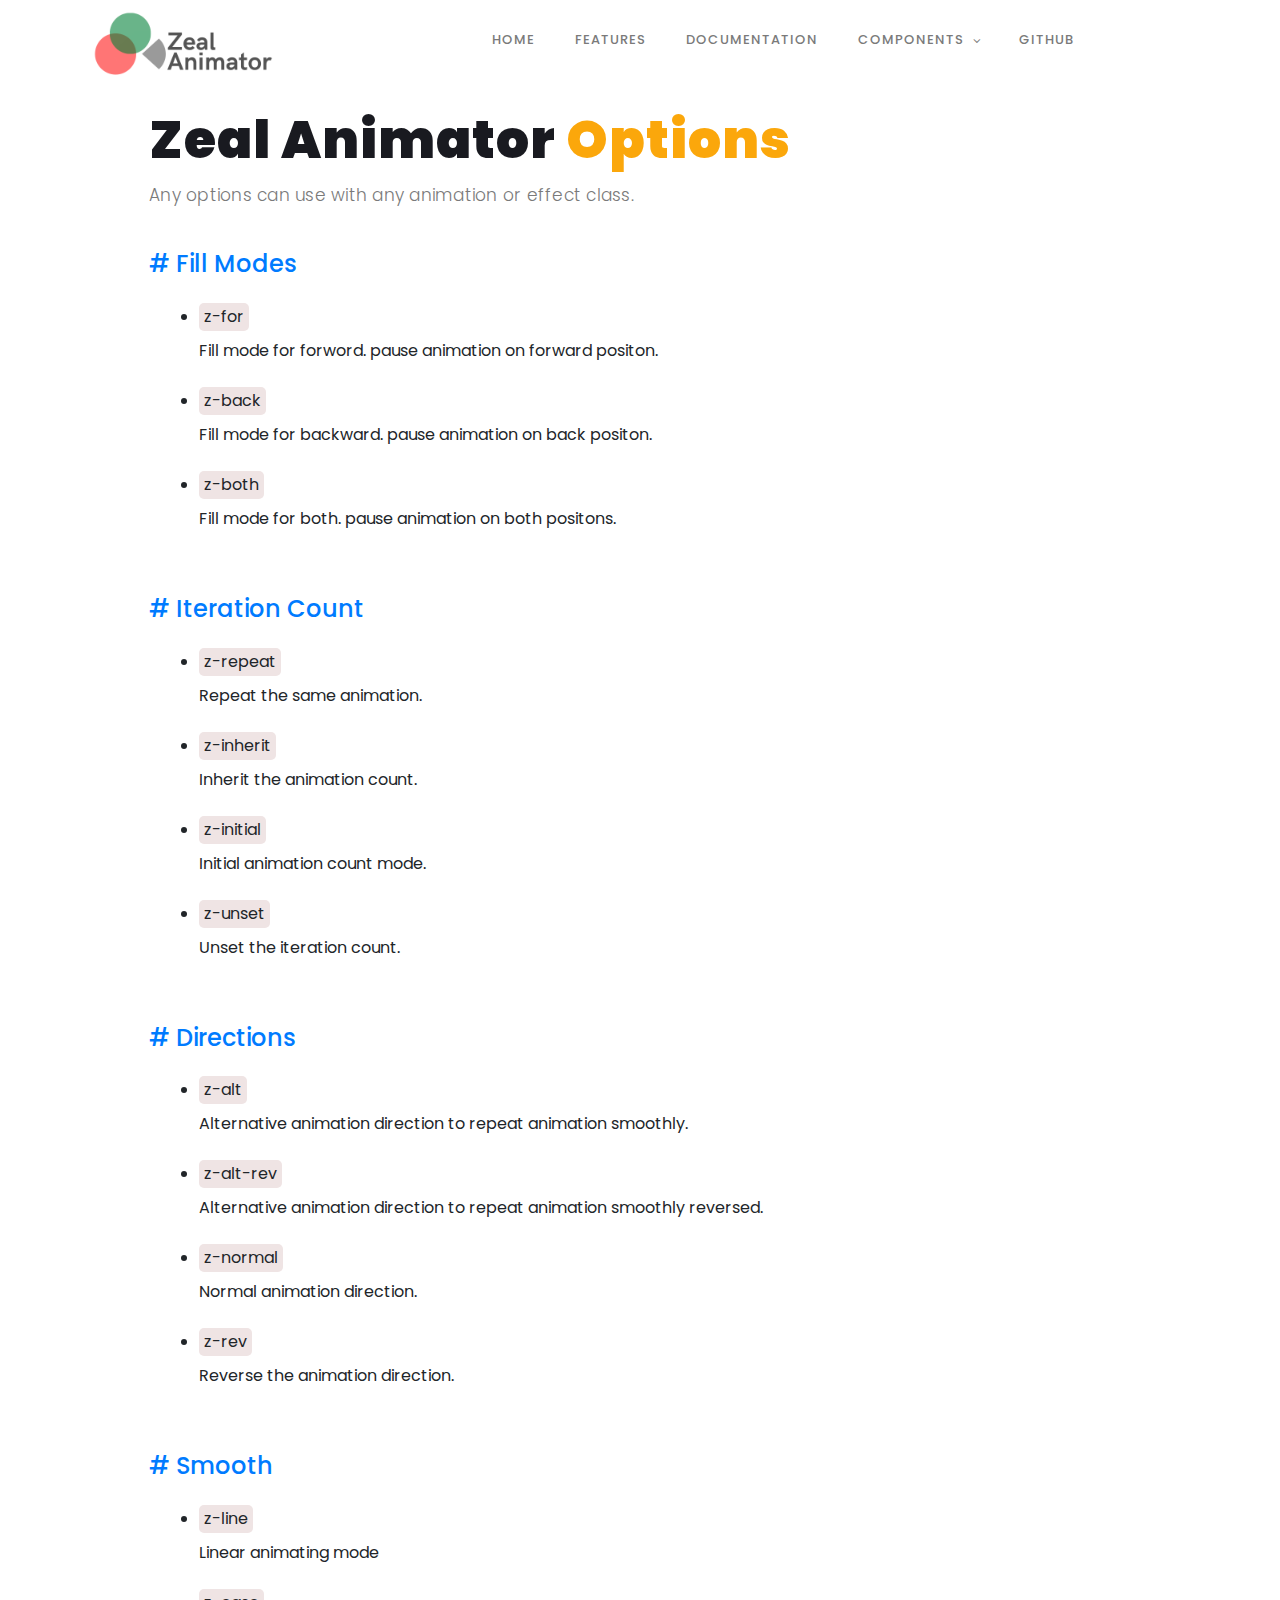
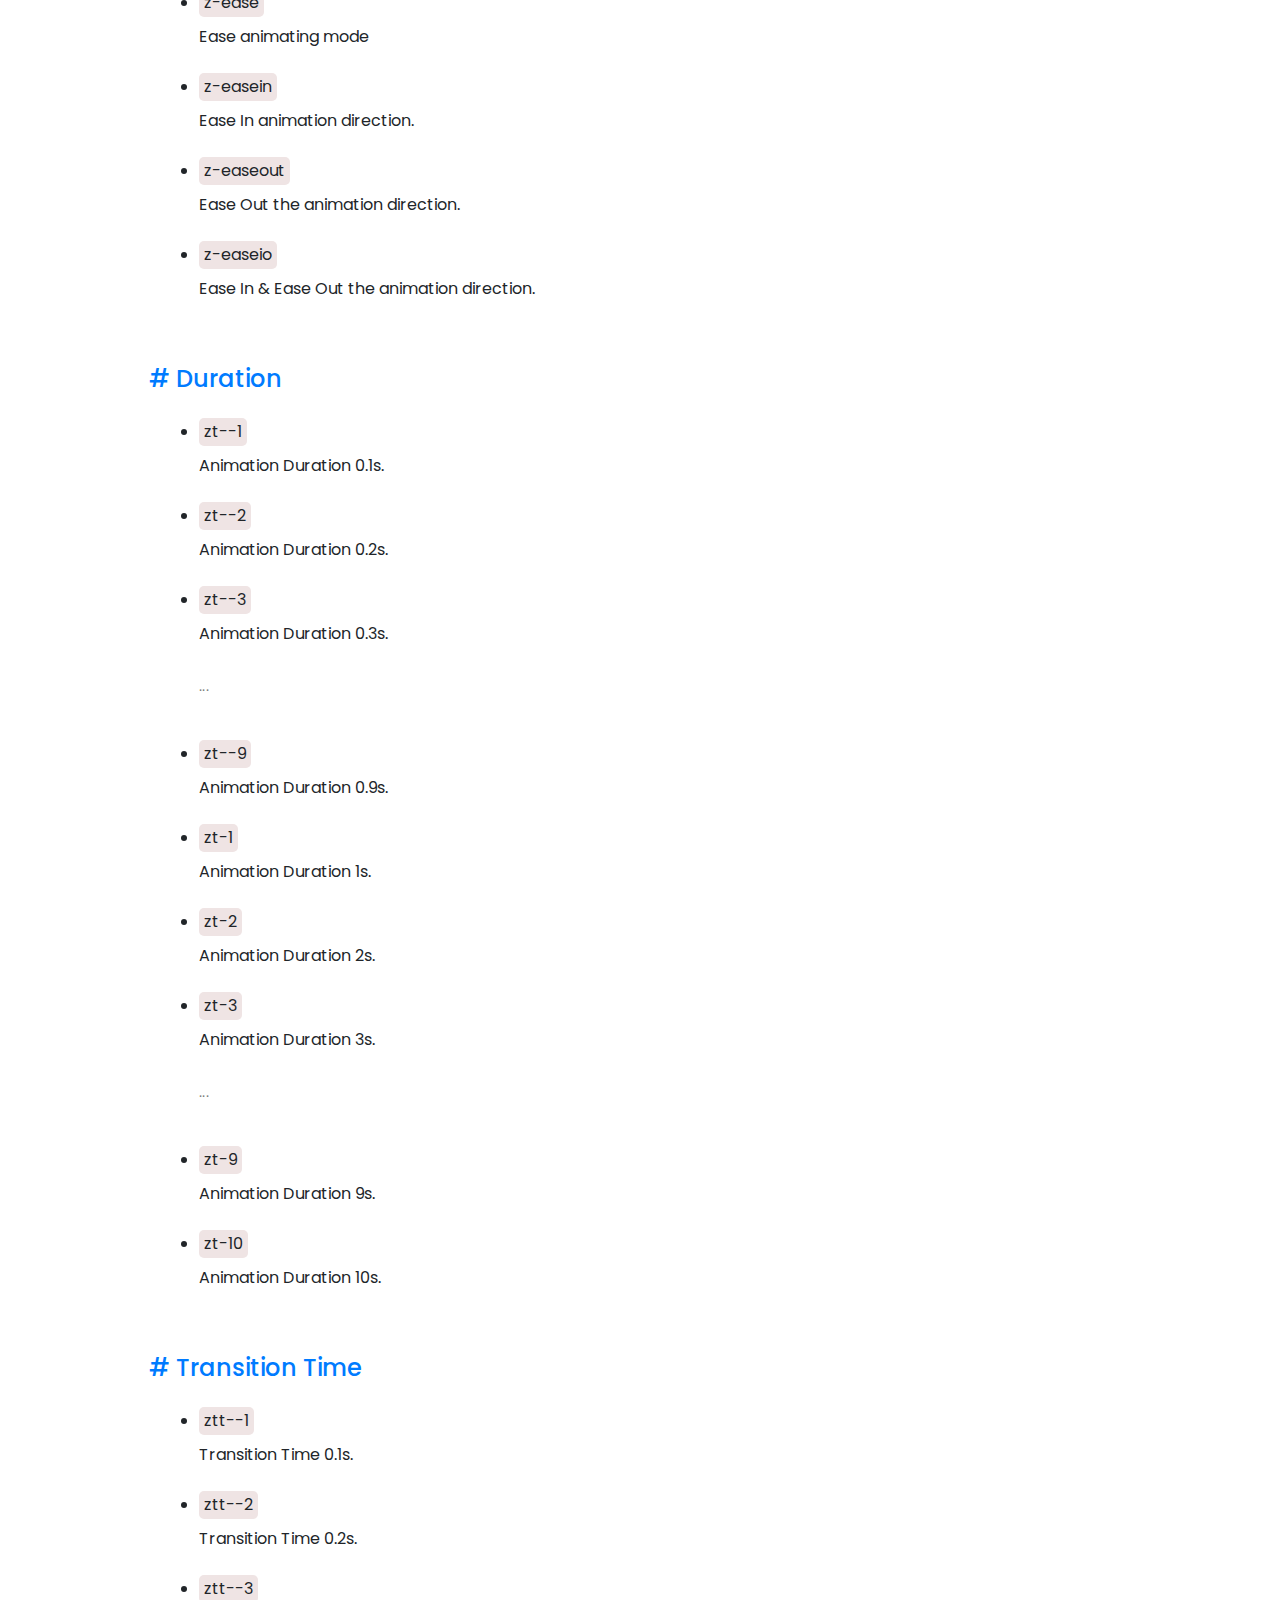
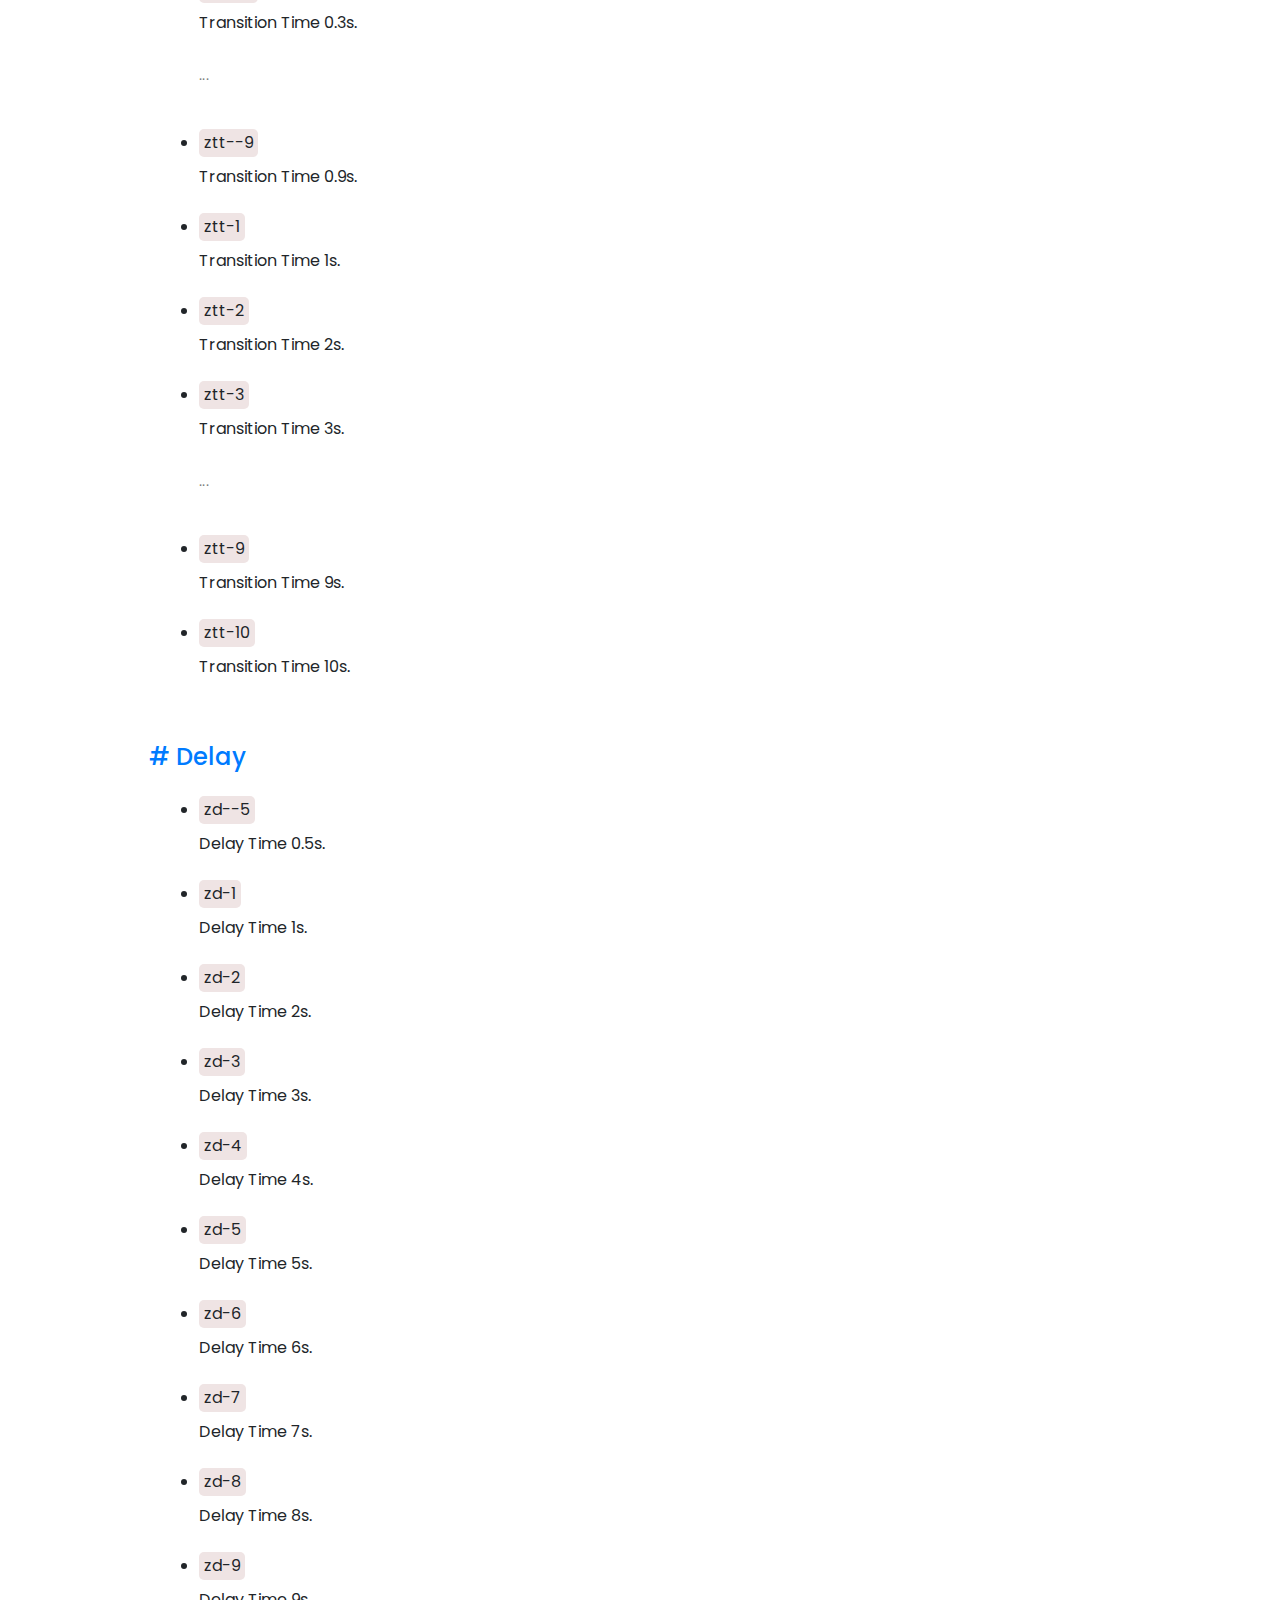
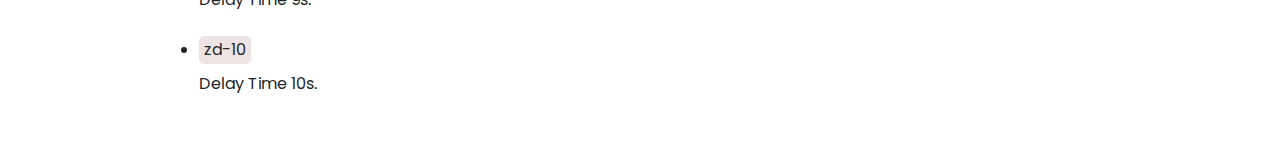
==== AnimationOptions.html @ 4a93c428 "first-publish" ====
<!DOCTYPE html>
<html lang="en">
  <head>
    <meta charset="utf-8" />
    <meta
      name="viewport"
      content="width=device-width, initial-scale=1, shrink-to-fit=no"
    />
    <meta name="description" content="" />
    <meta name="author" content="Thirasha" />
    <link
      href="https://fonts.googleapis.com/css?family=Poppins:100,200,300,400,500,600,700,800,900&display=swap"
      rel="stylesheet"
    />
    <link rel="stylesheet" href="https://res.cloudinary.com/thirashacdi/raw/upload/v1619687878/ZealAnimator/v1.0/ZealAnimator-v1.0.css" />

    <title>Zeal Animator - Options</title>

    <!-- Additional CSS Files -->
    <link rel="shortcut icon" type="image/png" href="./zealnewtrans.png" />
    <link
      rel="stylesheet"
      type="text/css"
      href="assets/css/bootstrap.min.css"
    />

    <link rel="stylesheet" type="text/css" href="assets/css/font-awesome.css" />

    <link rel="stylesheet" href="assets/css/templatemo-lava.css" />

    <link rel="stylesheet" href="assets/css/owl-carousel.css" />
    <link rel="stylesheet" href="animationOptions.css" />
  </head>

  <body>
    <!-- ***** Preloader Start ***** -->
    <div id="preloader">
      <div class="jumper">
        <div></div>
        <div></div>
        <div></div>
      </div>
    </div>
    <!-- ***** Preloader End ***** -->

    <!-- ***** Header Area Start ***** -->
    <header class="header-area header-sticky">
      <div class="container">
        <div class="row">
          <div class="col-12">
            <nav class="main-nav">
              <!-- ***** Logo Start ***** -->
              <a href="." class="logo">
                <img src="./zealnewtrans.png" height="100" alt="" />
                <!-- Zeal Animator -->
              </a>
              <!-- ***** Logo End ***** -->
              <!-- ***** Menu Start ***** -->
              <ul class="nav">
                <li class="scroll-to-section"><a href=".#welcome" class="menu-item">Home</a></li>
                <li class="scroll-to-section"><a href=".#about" class="menu-item">Features</a></li>
                <li class="scroll-to-section"><a href="Doc.html" class="menu-item">Documentation</a>
                </li>
                <li class="submenu">
                    <a href="#">Components</a>
                    <ul>
                        <li><a href="Colors.html" class="menu-item">Basic Colors</a></li>
                        <li><a href="Colors.html#gradients" class="menu-item">Gradients</a></li>
                        <li><a href="Cursors.html" class="menu-item">Cursors</a></li>
                        <li><a href="Opacity.html" class="menu-item">Opacity</a></li>
                        <li><a href="Animations.html" class="menu-item">Animations</a></li>
                        <li><a href="ColorEffects.html" class="menu-item">Color Effects</a></li>
                        <li><a href="ImageFilters.html" class="menu-item">Image Filters</a></li>
                        <li><a href="AnimationOptions.html" class="menu-item">Animation Options</a></li>
                    </ul>
                </li>
                <li class="scroll-to-section"><a href="https://github.com/ThirashaPraween" class="menu-item">Github</a></li>
            </ul>
              <a class="menu-trigger">
                <span>Menu</span>
              </a>
              <!-- ***** Menu End ***** -->
            </nav>
          </div>
        </div>
      </div>
    </header>
    <!-- ***** Header Area End ***** -->

    <div class="welcome-area-none" id="welcome">
      <div class="header-text">
        <div class="container">
          <div class="row">
            <div class="left-text col-lg-12 col-md-12 col-sm-12 col-xs-12">
              <h1>Zeal Animator <em>Options</em></h1>
              <!-- <h5 class="heading-titles">Main Colors</h5> -->
              <!-- CSS Box -->
              <p>
                Any options can use with any animation or effect class.
              </p>
              <section id="fillmodes">
                <h4><a href="#fillmodes"># Fill Modes</a></h4><br>
                <div class="contsection">
                    <ul>
                        <li>
                            <div class="litem">
                                <label>z-for</label>
                                <article>Fill mode for forword. pause animation on forward positon.</article>
                            </div>
                        </li>
                        <li>
                            <div class="litem">
                                <label>z-back</label>
                                <article>Fill mode for backward. pause animation on back positon.</article>
                            </div>
                        </li>
                        <li>
                            <div class="litem">
                                <label>z-both</label>
                                <article>Fill mode for both. pause animation on both positons.</article>
                            </div>
                        </li>
                    </ul>
                </div>
              </section>

              <section id="iterationcount">
                <h4><a href="#iterationcount"># Iteration Count</a></h4><br>
                <div class="contsection">
                    <ul>
                        <li>
                            <div class="litem">
                                <label>z-repeat</label>
                                <article>Repeat the same animation.</article>
                            </div>
                        </li>
                        <li>
                            <div class="litem">
                                <label>z-inherit</label>
                                <article>Inherit the animation count.</article>
                            </div>
                        </li>
                        <li>
                            <div class="litem">
                                <label>z-initial</label>
                                <article>Initial animation count mode.</article>
                            </div>
                        </li>
                        <li>
                            <div class="litem">
                                <label>z-unset</label>
                                <article>Unset the iteration count.</article>
                            </div>
                        </li>
                    </ul>
                </div>
              </section>

              <section id="directions">
                <h4><a href="#directions"># Directions</a></h4><br>
                <div class="contsection">
                    <ul>
                        <li>
                            <div class="litem">
                                <label>z-alt</label>
                                <article>Alternative animation direction to repeat animation smoothly.</article>
                            </div>
                        </li>
                        <li>
                            <div class="litem">
                                <label>z-alt-rev</label>
                                <article>Alternative animation direction to repeat animation smoothly reversed.</article>
                            </div>
                        </li>
                        <li>
                            <div class="litem">
                                <label>z-normal</label>
                                <article>Normal animation direction.</article>
                            </div>
                        </li>
                        <li>
                            <div class="litem">
                                <label>z-rev</label>
                                <article>Reverse the animation direction.</article>
                            </div>
                        </li>
                    </ul>
                </div>
              </section>

              <section id="smooth">
                <h4><a href="#smooth"># Smooth</a></h4><br>
                <div class="contsection">
                    <ul>
                        <li>
                            <div class="litem">
                                <label>z-line</label>
                                <article>Linear animating mode</article>
                            </div>
                        </li>
                        <li>
                            <div class="litem">
                                <label>z-ease</label>
                                <article>Ease animating mode</article>
                            </div>
                        </li>
                        <li>
                            <div class="litem">
                                <label>z-easein</label>
                                <article>Ease In animation direction.</article>
                            </div>
                        </li>
                        <li>
                            <div class="litem">
                                <label>z-easeout</label>
                                <article>Ease Out the animation direction.</article>
                            </div>
                        </li>
                        <li>
                            <div class="litem">
                                <label>z-easeio</label>
                                <article>Ease In & Ease Out the animation direction.</article>
                            </div>
                        </li>
                    </ul>
                </div>
              </section>

              <section id="duration">
                <h4><a href="#duration"># Duration</a></h4><br>
                <div class="contsection">
                    <ul>
                        <li>
                            <div class="litem">
                                <label>zt--1</label>
                                <article>Animation Duration 0.1s.</article>
                            </div>
                        </li>
                        <li>
                            <div class="litem">
                                <label>zt--2</label>
                                <article>Animation Duration 0.2s.</article>
                            </div>
                        </li>
                        <li>
                            <div class="litem">
                                <label>zt--3</label>
                                <article>Animation Duration 0.3s.</article>
                            </div>
                        </li>
                        <p>...</p>
                        <li>
                            <div class="litem">
                                <label>zt--9</label>
                                <article>Animation Duration 0.9s.</article>
                            </div>
                        </li>
                        <li>
                            <div class="litem">
                                <label>zt-1</label>
                                <article>Animation Duration 1s.</article>
                            </div>
                        </li>
                        <li>
                            <div class="litem">
                                <label>zt-2</label>
                                <article>Animation Duration 2s.</article>
                            </div>
                        </li>
                        <li>
                            <div class="litem">
                                <label>zt-3</label>
                                <article>Animation Duration 3s.</article>
                            </div>
                        </li>
                        <p>...</p>
                        <li>
                            <div class="litem">
                                <label>zt-9</label>
                                <article>Animation Duration 9s.</article>
                            </div>
                        </li>
                        <li>
                            <div class="litem">
                                <label>zt-10</label>
                                <article>Animation Duration 10s.</article>
                            </div>
                        </li>
                    </ul>
                </div>
              </section>

              <section id="transtime">
                <h4><a href="#transtime"># Transition Time</a></h4><br>
                <div class="contsection">
                    <ul>
                        <li>
                            <div class="litem">
                                <label>ztt--1</label>
                                <article>Transition Time 0.1s.</article>
                            </div>
                        </li>
                        <li>
                            <div class="litem">
                                <label>ztt--2</label>
                                <article>Transition Time 0.2s.</article>
                            </div>
                        </li>
                        <li>
                            <div class="litem">
                                <label>ztt--3</label>
                                <article>Transition Time 0.3s.</article>
                            </div>
                        </li>
                        <p>...</p>
                        <li>
                            <div class="litem">
                                <label>ztt--9</label>
                                <article>Transition Time 0.9s.</article>
                            </div>
                        </li>
                        <li>
                            <div class="litem">
                                <label>ztt-1</label>
                                <article>Transition Time 1s.</article>
                            </div>
                        </li>
                        <li>
                            <div class="litem">
                                <label>ztt-2</label>
                                <article>Transition Time 2s.</article>
                            </div>
                        </li>
                        <li>
                            <div class="litem">
                                <label>ztt-3</label>
                                <article>Transition Time 3s.</article>
                            </div>
                        </li>
                        <p>...</p>
                        <li>
                            <div class="litem">
                                <label>ztt-9</label>
                                <article>Transition Time 9s.</article>
                            </div>
                        </li>
                        <li>
                            <div class="litem">
                                <label>ztt-10</label>
                                <article>Transition Time 10s.</article>
                            </div>
                        </li>
                    </ul>
                </div>
              </section>

              <section id="delay">
                <h4><a href="#delay"># Delay</a></h4><br>
                <div class="contsection">
                    <ul>
                        <li>
                            <div class="litem">
                                <label>zd--5</label>
                                <article>Delay Time 0.5s.</article>
                            </div>
                        </li>
                        <li>
                            <div class="litem">
                                <label>zd-1</label>
                                <article>Delay Time 1s.</article>
                            </div>
                        </li>
                        <li>
                            <div class="litem">
                                <label>zd-2</label>
                                <article>Delay Time 2s.</article>
                            </div>
                        </li>
                        <li>
                            <div class="litem">
                                <label>zd-3</label>
                                <article>Delay Time 3s.</article>
                            </div>
                        </li>
                        <li>
                            <div class="litem">
                                <label>zd-4</label>
                                <article>Delay Time 4s.</article>
                            </div>
                        </li>
                        <li>
                            <div class="litem">
                                <label>zd-5</label>
                                <article>Delay Time 5s.</article>
                            </div>
                        </li>
                        <li>
                            <div class="litem">
                                <label>zd-6</label>
                                <article>Delay Time 6s.</article>
                            </div>
                        </li>
                        <li>
                            <div class="litem">
                                <label>zd-7</label>
                                <article>Delay Time 7s.</article>
                            </div>
                        </li>
                        <li>
                            <div class="litem">
                                <label>zd-8</label>
                                <article>Delay Time 8s.</article>
                            </div>
                        </li>
                        <li>
                            <div class="litem">
                                <label>zd-9</label>
                                <article>Delay Time 9s.</article>
                            </div>
                        </li>
                        <li>
                            <div class="litem">
                                <label>zd-10</label>
                                <article>Delay Time 10s.</article>
                            </div>
                        </li>
                    </ul>
                </div>
              </section>
             
             
              
            </div>
          </div>
        </div>
      </div>
      <!-- ***** Header Text End ***** -->
    </div>
    <!-- ***** Welcome Area End ***** -->

    <!-- jQuery -->
    <script src="assets/js/jquery-2.1.0.min.js"></script>

    <!-- Bootstrap -->
    <script src="assets/js/popper.js"></script>
    <script src="assets/js/bootstrap.min.js"></script>

    <!-- Plugins -->
    <script src="assets/js/owl-carousel.js"></script>
    <script src="assets/js/scrollreveal.min.js"></script>
    <script src="assets/js/waypoints.min.js"></script>
    <script src="assets/js/jquery.counterup.min.js"></script>
    <script src="assets/js/imgfix.min.js"></script>

    <!-- Global Init -->
    <script src="assets/js/custom.js"></script>
  </body>
</html>
---- assets/css/templatemo-lava.css ----
/*

Lava Landing Page

https://templatemo.com/tm-540-lava-landing-page

*/

/* ---------------------------------------------
Table of contents
------------------------------------------------
01. font & reset css
02. reset
03. global styles
04. header
05. welcome
06. features
07. testimonials
08. contact
09. footer
10. preloader

--------------------------------------------- */
/* 
---------------------------------------------
font & reset css
--------------------------------------------- 
*/
@import url("https://fonts.googleapis.com/css?family=Poppins:100,200,300,400,500,600,700,800,900");
/* 
---------------------------------------------
reset
--------------------------------------------- 
*/
html, body, div, span, applet, object, iframe, h1, h2, h3, h4, h5, h6, p, blockquote, div
pre, a, abbr, acronym, address, big, cite, code, del, dfn, em, font, img, ins, kbd, q,
s, samp, small, strike, strong, sub, sup, tt, var, b, u, i, center, dl, dt, dd, ol, ul, li,
figure, header, nav, section, article, aside, footer, figcaption {
  margin: 0;
  padding: 0;
  border: 0;
  outline: 0;
}

.clearfix:after {
  content: ".";
  display: block;
  clear: both;
  visibility: hidden;
  line-height: 0;
  height: 0;
}

.clearfix {
  display: inline-block;
}

html[xmlns] .clearfix {
  display: block;
}

* html .clearfix {
  height: 1%;
}

ul, li {
  padding: 0;
  margin: 0;
  list-style: none;
}

header, nav, section, article, aside, footer, hgroup {
  display: block;
}

* {
  box-sizing: border-box;
}

html, body {
  font-family: 'Poppins', sans-serif;
  font-weight: 400;
  background-color: #fff;
  font-size: 16px;
  -ms-text-size-adjust: 100%;
  -webkit-font-smoothing: antialiased;
  -moz-osx-font-smoothing: grayscale;
}

a {
  text-decoration: none !important;
}

h1, h2, h3, h4, h5, h6 {
  margin-top: 0px;
  margin-bottom: 0px;
}

ul {
  margin-bottom: 0px;
}

p {
  font-size: 15px;
  line-height: 25px;
  color: #888;
}

/* 
---------------------------------------------
global styles
--------------------------------------------- 
*/
html,
body {
  background: #fff;
  font-family: 'Poppins', sans-serif;
}

::selection {
  background: #ff4500;
  color: #fff;
}

::-moz-selection {
  background: #ff4500;
  color: #fff;
}

@media (max-width: 991px) {
  html, body {
    overflow-x: hidden;
  }
  .mobile-top-fix {
    margin-top: 30px;
    margin-bottom: 0px;
  }
  .mobile-bottom-fix {
    margin-bottom: 30px;
  }
  .mobile-bottom-fix-big {
    margin-bottom: 60px;
  }
  
}

a.main-button-slider {
  font-size: 14px;
  border-radius: 25px;
  padding: 15px 25px;
  background-color: #fba70b;
  text-transform: uppercase;
  color: #fff;
  font-weight: 600;
  letter-spacing: 1px;
  -webkit-transition: all 0.3s ease 0s;
  -moz-transition: all 0.3s ease 0s;
  -o-transition: all 0.3s ease 0s;
  transition: all 0.3s ease 0s;
}

a.main-button-slider:hover {
  background-color: #ff4500;
}

a.main-button {
  font-size: 14px;
  border-radius: 25px;
  padding: 15px 25px;
  background-color: #f4813f;
  text-transform: uppercase;
  color: #fff;
  font-weight: 600;
  letter-spacing: 1px;
  -webkit-transition: all 0.3s ease 0s;
  -moz-transition: all 0.3s ease 0s;
  -o-transition: all 0.3s ease 0s;
  transition: all 0.3s ease 0s;
}

a.main-button:hover {
  background-color: #ff4500;
}

button.main-button {
  outline: none;
  border: none;
  cursor: pointer;
  font-size: 14px;
  border-radius: 25px;
  padding: 15px 25px;
  background-color: #f4813f;
  text-transform: uppercase;
  color: #fff;
  font-weight: 600;
  letter-spacing: 1px;
  -webkit-transition: all 0.3s ease 0s;
  -moz-transition: all 0.3s ease 0s;
  -o-transition: all 0.3s ease 0s;
  transition: all 0.3s ease 0s;
}

button.main-button:hover {
  background-color: #ff4500;
}


.center-heading {
  margin-bottom: 70px;
}

.center-heading h2 {
  margin-top: 0px;
  text-align: center;
  font-size: 42px;
  font-weight: 700;
  color: #1e1e1e;
  margin-bottom: 25px;
}

.center-heading h2 em {
  font-style: normal;
  color: #f4813f;
}

.center-heading p {
  font-size: 15px;
  color: #888;
  text-align: center;
}


/* 
---------------------------------------------
header
--------------------------------------------- 
*/

.background-header {
  background-color: #fff;
  height: 80px!important;
  position: fixed!important;
  top: 0px;
  left: 0px;
  right: 0px;
  box-shadow: 0px 0px 10px rgba(0,0,0,0.15)!important;
}

.background-header .logo,
.background-header .main-nav .nav li a {
  color: #1e1e1e!important;
}

.background-header .main-nav .nav li:hover a {
  color: #fba70b!important;
}

.background-header .nav li a.active {
  color: #fba70b!important;
}

.header-area {
  position: absolute;
  top: 0px;
  left: 0px;
  right: 0px;
  z-index: 100;
  height: 100px;
  -webkit-transition: all .5s ease 0s;
  -moz-transition: all .5s ease 0s;
  -o-transition: all .5s ease 0s;
  transition: all .5s ease 0s;
}

.header-area .main-nav {
  min-height: 80px;
  background: transparent;
}

.header-area .main-nav .logo img {
  margin-top: -5px;
}

.header-area .main-nav .logo {
  line-height: 80px;
  color: #191a20;
  font-size: 28px;
  font-weight: 700;
  text-transform: uppercase;
  letter-spacing: 2px;
  float: left;
  -webkit-transition: all 0.3s ease 0s;
  -moz-transition: all 0.3s ease 0s;
  -o-transition: all 0.3s ease 0s;
  transition: all 0.3s ease 0s;
}


.header-area .main-nav .nav {
  float: left;
  margin-top: 27px;
  margin-left: 15%;
  margin-right: 0px;
  background-color: #fff;
  padding: 0px 20px;
  -webkit-transition: all 0.3s ease 0s;
  -moz-transition: all 0.3s ease 0s;
  -o-transition: all 0.3s ease 0s;
  transition: all 0.3s ease 0s;
  position: relative;
  z-index: 999;
}

.header-area .main-nav .nav li {
  padding-left: 20px;
  padding-right: 20px;
}

.header-area .main-nav .nav li:last-child {
  padding-right: 0px;
}

.header-area .main-nav .nav li a {
  display: block;
  font-weight: 500;
  font-size: 13px;
  color: #7a7a7a;
  text-transform: uppercase;
  -webkit-transition: all 0.3s ease 0s;
  -moz-transition: all 0.3s ease 0s;
  -o-transition: all 0.3s ease 0s;
  transition: all 0.3s ease 0s;
  height: 40px;
  line-height: 40px;
  border: transparent;
  letter-spacing: 1px;
}

.header-area .main-nav .nav li:hover a {
  color: #fba70b;
}

.header-area .main-nav .nav li.submenu {
  position: relative;
  padding-right: 35px;
}

.header-area .main-nav .nav li.submenu:after {
  font-family: FontAwesome;
  content: "\f107";
  font-size: 12px;
  color: #7a7a7a;
  position: absolute;
  right: 18px;
  top: 12px;
}

.header-area .main-nav .nav li.submenu ul {
  position: absolute;
  width: 200px;
  box-shadow: 0 2px 28px 0 rgba(0, 0, 0, 0.06);
  overflow: hidden;
  top: 40px;
  opacity: 0;
  transform: translateY(-2em);
  visibility: hidden;
  z-index: -1;
  transition: all 0.3s ease-in-out 0s, visibility 0s linear 0.3s, z-index 0s linear 0.01s;
}

.header-area .main-nav .nav li.submenu ul li {
  margin-left: 0px;
  padding-left: 0px;
  padding-right: 0px;
}

.header-area .main-nav .nav li.submenu ul li a {
  display: block;
  background: #fff;
  color: #7a7a7a!important;
  padding-left: 20px;
  height: 40px;
  line-height: 40px;
  -webkit-transition: all 0.3s ease 0s;
  -moz-transition: all 0.3s ease 0s;
  -o-transition: all 0.3s ease 0s;
  transition: all 0.3s ease 0s;
  position: relative;
  font-size: 13px;
  border-bottom: 1px solid #f5f5f5;
}

.header-area .main-nav .nav li.submenu ul li a:before {
  content: '';
  position: absolute;
  width: 0px;
  height: 40px;
  left: 0px;
  top: 0px;
  bottom: 0px;
  -webkit-transition: all 0.3s ease 0s;
  -moz-transition: all 0.3s ease 0s;
  -o-transition: all 0.3s ease 0s;
  transition: all 0.3s ease 0s;
  background: #fba70b;
}

.header-area .main-nav .nav li.submenu ul li a:hover {
  background: #fff;
  color: #fba70b!important;
  padding-left: 25px;
}

.header-area .main-nav .nav li.submenu ul li a:hover:before {
  width: 3px;
}

.header-area .main-nav .nav li.submenu:hover ul {
  visibility: visible;
  opacity: 1;
  z-index: 1;
  transform: translateY(0%);
  transition-delay: 0s, 0s, 0.3s;
}

.header-area .main-nav .menu-trigger {
  cursor: pointer;
  display: block;
  position: absolute;
  top: 23px;
  width: 32px;
  height: 40px;
  text-indent: -9999em;
  z-index: 99;
  right: 40px;
  display: none;
}

.header-area .main-nav .menu-trigger span,
.header-area .main-nav .menu-trigger span:before,
.header-area .main-nav .menu-trigger span:after {
  -moz-transition: all 0.4s;
  -o-transition: all 0.4s;
  -webkit-transition: all 0.4s;
  transition: all 0.4s;
  background-color: #1e1e1e;
  display: block;
  position: absolute;
  width: 30px;
  height: 2px;
  left: 0;
}

.background-header .main-nav .menu-trigger span,
.background-header .main-nav .menu-trigger span:before,
.background-header .main-nav .menu-trigger span:after {
  background-color: #1e1e1e;
}

.header-area .main-nav .menu-trigger span:before,
.header-area .main-nav .menu-trigger span:after {
  -moz-transition: all 0.4s;
  -o-transition: all 0.4s;
  -webkit-transition: all 0.4s;
  transition: all 0.4s;
  background-color: #1e1e1e;
  display: block;
  position: absolute;
  width: 30px;
  height: 2px;
  left: 0;
  width: 75%;
}

.background-header .main-nav .menu-trigger span:before,
.background-header .main-nav .menu-trigger span:after {
  background-color: #1e1e1e;
}

.header-area .main-nav .menu-trigger span:before,
.header-area .main-nav .menu-trigger span:after {
  content: "";
}

.header-area .main-nav .menu-trigger span {
  top: 16px;
}

.header-area .main-nav .menu-trigger span:before {
  -moz-transform-origin: 33% 100%;
  -ms-transform-origin: 33% 100%;
  -webkit-transform-origin: 33% 100%;
  transform-origin: 33% 100%;
  top: -10px;
  z-index: 10;
}

.header-area .main-nav .menu-trigger span:after {
  -moz-transform-origin: 33% 0;
  -ms-transform-origin: 33% 0;
  -webkit-transform-origin: 33% 0;
  transform-origin: 33% 0;
  top: 10px;
}

.header-area .main-nav .menu-trigger.active span,
.header-area .main-nav .menu-trigger.active span:before,
.header-area .main-nav .menu-trigger.active span:after {
  background-color: transparent;
  width: 100%;
}

.header-area .main-nav .menu-trigger.active span:before {
  -moz-transform: translateY(6px) translateX(1px) rotate(45deg);
  -ms-transform: translateY(6px) translateX(1px) rotate(45deg);
  -webkit-transform: translateY(6px) translateX(1px) rotate(45deg);
  transform: translateY(6px) translateX(1px) rotate(45deg);
  background-color: #1e1e1e;
}

.background-header .main-nav .menu-trigger.active span:before {
  background-color: #1e1e1e;
}

.header-area .main-nav .menu-trigger.active span:after {
  -moz-transform: translateY(-6px) translateX(1px) rotate(-45deg);
  -ms-transform: translateY(-6px) translateX(1px) rotate(-45deg);
  -webkit-transform: translateY(-6px) translateX(1px) rotate(-45deg);
  transform: translateY(-6px) translateX(1px) rotate(-45deg);
  background-color: #1e1e1e;
}

.background-header .main-nav .menu-trigger.active span:after {
  background-color: #1e1e1e;
}

.header-area.header-sticky {
  min-height: 80px;
}

.header-area.header-sticky .nav {
  margin-top: 20px !important;
}

.header-area.header-sticky .nav li a.active {
  color: #fba70b;
}

@media (max-width: 1200px) {
  .header-area .main-nav .nav li {
    padding-left: 12px;
    padding-right: 12px;
  }
  .header-area .main-nav:before {
    display: none;
  }
}

@media (max-width: 991px) {
  .logo {
    text-align: center;
    float: none!important;
  }
  .header-area {
    background-color: #f7f7f7;
    padding: 0px 15px;
    height: 80px;
    box-shadow: none;
    text-align: center;
  }
  .header-area .container {
    padding: 0px;
  }
  .header-area .logo {
    margin-left: 30px;
  }
  .header-area .menu-trigger {
    display: block !important;
  }
  .header-area .main-nav {
    overflow: hidden;
  }
  .header-area .main-nav .nav {
    float: none;
    width: 100%;
    margin-top: 0px !important;
    display: none;
    -webkit-transition: all 0s ease 0s;
    -moz-transition: all 0s ease 0s;
    -o-transition: all 0s ease 0s;
    transition: all 0s ease 0s;
    margin-left: 0px;
  }
  .header-area .main-nav .nav li:first-child {
    border-top: 1px solid #eee;
  }
  .header-area .main-nav .nav li {
    width: 100%;
    background: #fff;
    border-bottom: 1px solid #eee;
    padding-left: 0px !important;
    padding-right: 0px !important;
  }
  .header-area .main-nav .nav li a {
    height: 50px !important;
    line-height: 50px !important;
    padding: 0px !important;
    border: none !important;
    background: #f7f7f7 !important;
    color: #191a20 !important;
  }
  .header-area .main-nav .nav li a:hover {
    background: #eee !important;
    color: #fba70b!important;
  }
  .header-area .main-nav .nav li.submenu ul {
    position: relative;
    visibility: inherit;
    opacity: 1;
    z-index: 1;
    transform: translateY(0%);
    transition-delay: 0s, 0s, 0.3s;
    top: 0px;
    width: 100%;
    box-shadow: none;
    height: 0px;
  }
  .header-area .main-nav .nav li.submenu ul li a {
    font-size: 12px;
    font-weight: 400;
  }
  .header-area .main-nav .nav li.submenu ul li a:hover:before {
    width: 0px;
  }
  .header-area .main-nav .nav li.submenu ul.active {
    height: auto !important;
  }
  .header-area .main-nav .nav li.submenu:after {
    color: #3B566E;
    right: 25px;
    font-size: 14px;
    top: 15px;
  }
  .header-area .main-nav .nav li.submenu:hover ul, .header-area .main-nav .nav li.submenu:focus ul {
    height: 0px;
  }
}

@media (min-width: 992px) {
  .header-area .main-nav .nav {
    display: flex !important;
  }
}


/* 
---------------------------------------------
welcome
--------------------------------------------- 
*/
.welcome-area {
  width: 100%;
  height: 100vh;
  min-height: 793px;
  background-image: url(../images/banner-bg.png);
  background-repeat: no-repeat;
  background-position: right top;
}


.welcome-area .header-text .left-text {
  position: relative;
  align-self: center;
  margin-top: 35%;
  transform: perspective(1px) translateY(-30%) !important;
}

.welcome-area .header-text h1 {
  font-weight: 900;
  font-size: 52px;
  line-height: 80px;
  letter-spacing: 1px;
  margin-bottom: 30px;
  color: #191a20;
}

.welcome-area .header-text h1 em {
  font-style: normal;
  color: #fba70b;
}

.welcome-area .header-text p {
  font-weight: 300;
  font-size: 17px;
  color: #7a7a7a;
  line-height: 30px;
  letter-spacing: 0.25px;
  margin-bottom: 40px;
  position: relative;
}

@media (max-width: 1420px) {
  .welcome-area .header-text {
    width: 70%;
    margin-left: 5%;
  }
}

@media (max-width: 1320px) {
  .welcome-area .header-text .left-text {
    margin-top: 50%;

  }
  .welcome-area .header-text {
    width: 50%;
    margin-left: 5%;
  }
}

@media (max-width: 1140px) {
  .welcome-area {
    height: auto;
  }
  .welcome-area .header-text {       
    width: 92%;
    /* padding-top: 793px; */
  }
  .welcome-area .header-text .left-text {
    margin-top: 5%;
    transform: none !important;
  }
}
@media (max-width: 810px) {
  .welcome-area {
    background-size: contain;
  }

  .welcome-area .header-text {
    /* padding-top: 100%; */
    margin-left: 0;
  }
    
  .container-fluid .col-md-12 {
    margin-right: 0px;
    padding-right: 0px;
  }
}

.welcome-area-none {
  width: 100%;
  height: 100vh;
  min-height: 793px;
  /* background-image: url(../images/banner-bg.png);  */
  background-repeat: no-repeat;
  background-position: right top;
}

.welcome-area-none .header-text .left-text {
  position: relative;
  align-self: center;
  margin-top: 100px;
  /* transform: perspective(1px) translateY(-30%) !important; */
}

.welcome-area-none .header-text h1 {
  font-weight: 900;
  font-size: 52px;
  line-height: 80px;
  letter-spacing: 1px;
  /* margin-bottom: 30px; */
  color: #191a20;
}

.welcome-area-none .header-text h1 em {
  font-style: normal;
  color: #fba70b;
}

.welcome-area-none .header-text p {
  font-weight: 300;
  font-size: 17px;
  color: #7a7a7a;
  line-height: 30px;
  letter-spacing: 0.25px;
  margin-bottom: 40px;
  position: relative;
}

@media (max-width: 1420px) {
  .welcome-area-none .header-text {
    width: 70%;
    margin-left: 5%;
    /* margin-top: 15%; */
  }
}

@media (max-width: 1320px) {
  .welcome-area-none .header-text .left-text {
    /* margin-top: 30%; */
  }
  .welcome-area-none .header-text {
    width: 100%;
    margin-left: 5%;
    /* margin-top: 25%; */
  }
}

@media (max-width: 1140px) {
  .welcome-area-none {
    height: auto;
  }
  .welcome-area-none .header-text {       
    width: 92%;
    /* padding-top: 793px; */
  }
  .welcome-area-none .header-text .left-text {
    margin-top: 25%;
    transform: none !important;
  }
}
@media (max-width: 810px) {
  .welcome-area-none {
    background-size: contain;
  }

  .welcome-area-none .header-text {
    /* padding-top: 100%; */
    margin-left: 0;
    margin-top: 15%;
  }
    
  .container-fluid .col-md-12 {
    margin-right: 0px;
    padding-right: 0px;
  }
}

/*
---------------------------------------------
about
---------------------------------------------
*/

#about {
  padding: 100px 0px;
  position: relative;
  z-index: 9;
}

@media (max-width: 992px) {
  .features-item {
    margin-bottom: 45px;
  }
}

.features-item {
  border-radius: 5px;
  padding: 60px 30px;
  text-align: center;
  box-shadow: 0px 0px 10px rgba(0,0,0,0.1);
}

.features-item h2 {
  z-index: 9;
  position: absolute;
  top: 15px;
  left: 45px;
  font-size: 100px;
  font-weight: 600;
  color: #fdefe9;
}

.features-item img {
  z-index: 10;
  position: relative;
  max-width: 100%;
  margin-bottom: 40px;
}

.features-item h4 {
  margin-top: 0px;
  font-size: 22px;
  color: #1e1e1e;
  margin-bottom: 25px;
}

.features-item .main-button {
  margin-top: 35px;
  display: inline-block;
}


/*
---------------------------------------------
promotion
---------------------------------------------
*/

.left-image-decor {
  background-image: url(../images/left-bg-decor.png);
  background-repeat: no-repeat;
  position: absolute;
  width: 100%;
  display: inline-block;
  height: 110%;
  margin-top: -200px;
}

#promotion {
  padding: 100px 0px;
}

#promotion .left-image {
  align-self: center;
}

#promotion .right-text ul {
  padding: 0;
  margin: 0;
}

#promotion .right-text ul li {
  display: inline-block;
  margin-bottom: 60px;
}

#promotion .right-text ul li:last-child {
  margin-bottom: 0px;
}

#promotion .right-text img {
  display: inline-block;
  float: left;
  margin-right: 30px;
}

#promotion .right-text h4 {
  font-size: 22px;
  color: #1e1e1e;
  margin-bottom: 15px;
  margin-top: 3px;
}


/*
--------------------------------------------
testimonials
--------------------------------------------
*/
.right-image-decor {
  background-image: url(../images/right-bg-decor.png);
  background-repeat: no-repeat;
  background-position: right center;
  position: absolute;
  width: 100%;
  display: inline-block;
  height: 110%;
  margin-top: -200px;
}

#testimonials {
  padding-top: 100px;
  position: relative;
  z-index: 9;
}

#testimonials .item {
  position: relative;
}

#testimonials .item .testimonial-content {
  background: rgb(244,129,63);
  background: linear-gradient(145deg, rgba(244,129,63,1) 0%, rgba(241,85,106,1) 100%);
  margin-left: 60px;
  padding: 40px 30px;
  text-align: center;
  border-radius: 5px;
}

#testimonials .item .testimonial-content ul li {
  display: inline-block;
  margin: 0px 1px;
}

#testimonials .item .testimonial-content ul li i {
  color: #fff;
  font-size: 13px;
}

#testimonials .item .testimonial-content h4 {
  font-size: 22px;
  margin-top: 20px;
  color: #fff;
}

#testimonials .item .testimonial-content p {
  color: #fff;
  font-style: italic;
  font-weight: 200;
  margin: 20px 0px 15px 0px;
}

#testimonials .item .testimonial-content span {
  color: #fff;
  font-weight: 200;
  font-size: 13px;
}

#testimonials .author img {
  max-width: 120px;
  margin-bottom: -60px;
}

.owl-carousel .owl-nav button.owl-next span {
  z-index: 10;
  top: 45%;
  border-radius: 10px;
  font-size: 46px;
  color: #fff;
  right: -210px;
  width: 80px;
  height: 80px;
  line-height: 80px;
  text-align: center;
  display: inline-block;
  background: rgb(244,129,63);
  background: linear-gradient(145deg, rgba(244,129,63,1) 0%, rgba(241,85,106,1) 100%);
  position: absolute;
}

.owl-carousel .owl-nav button.owl-prev span {
  z-index: 9;
  top: 30%;
  border-radius: 10px;
  font-size: 46px;
  color: #fff;
  right: -150px;
  width: 80px;
  height: 80px;
  line-height: 80px;
  text-align: center;
  display: inline-block;
  background: rgb(244,129,63);
  background: linear-gradient(145deg, rgba(244,129,63,1) 0%, rgba(241,85,106,1) 100%);
  position: absolute;
}

@media screen and (max-width: 1060px) {
  .owl-carousel .owl-nav {
    display: none!important;
  }
}

/* 
---------------------------------------------
footer
--------------------------------------------- 
*/

@media (max-width: 992px) {
  footer {
    padding-top: 0px!important;
    margin-top: 0px!important;
  }
  .contact-form {
    margin-bottom: 45px;
  }
  footer .right-content {
    text-align: center;
  }
  footer .footer-content {
    padding: 60px 0px!important;
  }
}

footer {
  padding-top: 120px;
  background-image: url(../images/footer-bg.png);
  background-repeat: no-repeat;
  background-position: center center;
  background-size: cover;
  width: 100%;
}

footer .footer-content {
  padding: 120px 0px;
}

.contact-form {
  position: relative;
  z-index: 10;
  padding: 45px;
  border-radius: 5px;
  background-color: #fff;
  box-shadow: 0px 0px 10px rgba(0,0,0,0.1);
  
}

footer .right-content {
  align-self: center;
}

.contact-form input,
.contact-form textarea {
  color: #777;
  font-size: 13px;
  border: 1px solid #eee;
  background-color: #f7f7f7;
  border-radius: 5px;
  width: 100%;
  height: 50px;
  outline: none;
  padding-left: 20px;
  padding-right: 20px;
  -webkit-appearance: none;
  -moz-appearance: none;
  appearance: none;
  margin-bottom: 30px;
}

.contact-form textarea {
  height: 150px;
  resize: none;
  padding: 20px;
}

.contact-form {
  text-align: center;
}

.contact-form ::-webkit-input-placeholder { /* Edge */
  color: #7a7a7a;
}

.contact-form :-ms-input-placeholder { /* Internet Explorer 10-11 */
  color: #7a7a7a;
}

.contact-form ::placeholder {
  color: #7a7a7a;
}

.footer-content .right-content {
  color: #fff;
}

.footer-content .right-content h2 {
  margin-top: 0px;
  margin-bottom: 30px;
  font-size: 42px;
  text-transform: capitalize;
  font-weight: 700;
  letter-spacing: 1px;
}

.footer-content .right-content h2 em {
  font-style: normal;
  color: #fba70b;
}

.footer-content .right-content p {
  color: #FFF;
}

.footer-content .right-content a {
  color: #FFF;
}

.footer-content .right-content a:hover {
  color: #FC3;
}

footer .social {
  overflow: hidden;
  margin-top: 30px;
}

footer .social li:first-child {
  margin-left: 0px;
}

footer .social li {
  margin: 0px 7.5px;
  display: inline-block;
}

footer .social li a {
  color: #fff;
  text-align: center;
  background-color: transparent;
  border: 1px solid #fff;
  width: 44px;
  height: 44px;
  line-height: 44px;
  border-radius: 50%;
  display: inline-block;
  font-size: 16px;
  -webkit-transition: all 0.3s ease 0s;
  -moz-transition: all 0.3s ease 0s;
  -o-transition: all 0.3s ease 0s;
  transition: all 0.3s ease 0s;
}

footer .social li a:hover {
  background-color: #fba70b;
  border-color: #fba70b;
  color: #fff;
}

footer .copyright {
  margin-top: 10px;
  font-weight: 400;
  font-size: 15px;
  color: #4a4a4a;
  letter-spacing: 0.88px;
  text-transform: capitalize;
}

footer .sub-footer {
  padding: 60px 0px;
  border-top: 1px solid rgba(250,250,250,0.3);
  text-align: center;
}

footer .sub-footer a {
	color: #FFF;
}

footer .sub-footer a:hover {
	color: #FC3;
}

footer .sub-footer p {
  color: #fff;
  font-size: 15px;
  font-weight: 300;
  letter-spacing: 0.5px;
}

@media (max-width: 991px) {
  footer .copyright {
    text-align: center;
  }
  footer .social {
    text-align: center;
  }
}

.oracolor{
  color: #ff4500;
}

/* 
---------------------------------------------
preloader
--------------------------------------------- 
*/
#preloader {
  overflow: hidden;
  background-image: linear-gradient(145deg, #f4813f 0%, #ff4500 100%);
  left: 0;
  right: 0;
  top: 0;
  bottom: 0;
  position: fixed;
  z-index: 9999;
  color: #fff;
}

#preloader .jumper {
  left: 0;
  top: 0;
  right: 0;
  bottom: 0;
  display: block;
  position: absolute;
  margin: auto;
  width: 50px;
  height: 50px;
}

#preloader .jumper > div {
  background-color: #fff;
  width: 10px;
  height: 10px;
  border-radius: 100%;
  -webkit-animation-fill-mode: both;
  animation-fill-mode: both;
  position: absolute;
  opacity: 0;
  width: 50px;
  height: 50px;
  -webkit-animation: jumper 1s 0s linear infinite;
  animation: jumper 1s 0s linear infinite;
}

#preloader .jumper > div:nth-child(2) {
  -webkit-animation-delay: 0.33333s;
  animation-delay: 0.33333s;
}

#preloader .jumper > div:nth-child(3) {
  -webkit-animation-delay: 0.66666s;
  animation-delay: 0.66666s;
}

@-webkit-keyframes jumper {
  0% {
    opacity: 0;
    -webkit-transform: scale(0);
    transform: scale(0);
  }
  5% {
    opacity: 1;
  }
  100% {
    -webkit-transform: scale(1);
    transform: scale(1);
    opacity: 0;
  }
}

@keyframes jumper {
  0% {
    opacity: 0;
    -webkit-transform: scale(0);
    transform: scale(0);
  }
  5% {
    opacity: 1;
  }
  100% {
    opacity: 0;
  }
}

@import url(https://fonts.googleapis.com/css?family=Roboto:500);

#codebox {
  padding: 15px;
  font-family: Courier, sans-serif;
  font-size: 1.2em;
	line-height: 1.3;
  color: #fff;
  background-color: #333;
  -webkit-border-radius: 0px 0px 6px 6px;
  -moz-border-radius: 0px 0px 6px 6px;
  border-radius: 0px 0px 6px 6px;
  margin-bottom: 20px;
}

code {
	font-family: monospace;
  font-size: 1.2em;
	line-height: 1.3;
  color: #fff;
}

pre code{
  color: #fff;
}

.codeheader {
  padding: 5px 5px 5px 10px;
  font-family: 'Roboto', sans-serif;
  font-size: 1.1em;
  color: #fff;
  -webkit-border-radius: 6px 6px 0px 0px;
  -moz-border-radius: 6px 6px 0px 0px;
  border-radius: 6px 6px 0px 0px;
	user-select: none;
	-ms-user-select: none; /* IE10+, Edge */
	-moz-user-select: none; /* Mozilla */
	-webkit-user-select: none; /* Safari */
  margin-top: 10px;
}

#codeheader_html {
  background-color: #3D9970;
}
#codeheader_css {
  background-color: rgb(244,129,63);
}
#codeheader_php {
  background-color: #85144b;
}
#codeheader_js {
  background-color: #0074D9;
}

.heading-titles{
  margin: 10px;
}
.main-button-f {
  outline: none;
  border: none;
  cursor: pointer;
  font-size: 14px;
  border-radius: 25px;
  padding: 10px 15px;
  /* background-color: #f4813f; */
  text-transform: uppercase;
  color: #fff;
  font-weight: 600;
  letter-spacing: 1px;
  -webkit-transition: all 0.3s ease 0s;
  -moz-transition: all 0.3s ease 0s;
  -o-transition: all 0.3s ease 0s;
  transition: all 0.3s ease 0s;
}

.main-button-f:hover {
  /* background-color: #ff4500; */
}

.box{
  width: 150px;
  height: 150px;
  /* background-color: #f4813f; */
  border-radius: 10px;
  display: flex;
  align-items: center;
  justify-content: center;
  margin: 1px;
  color: white;
}
.box-colored{
  width: 150px;
  height: 150px;
  background-color: #f4813f;
  border-radius: 10px;
  display: flex;
  align-items: center;
  justify-content: center;
  margin: 1px;
  color: white;
}
---- assets/css/owl-carousel.css ----
/**
 * Owl Carousel v2.3.4
 * Copyright 2013-2018 David Deutsch
 * Licensed under: SEE LICENSE IN https://github.com/OwlCarousel2/OwlCarousel2/blob/master/LICENSE
 */
/*
 *  Owl Carousel - Core
 */
.owl-carousel {
  display: none;
  width: 100%;
  -webkit-tap-highlight-color: transparent;
  /* position relative and z-index fix webkit rendering fonts issue */
  position: relative;
  z-index: 1; }
  .owl-carousel .owl-stage {
    position: relative;
    -ms-touch-action: pan-Y;
    touch-action: manipulation;
    -moz-backface-visibility: hidden;
    /* fix firefox animation glitch */ }
  .owl-carousel .owl-stage:after {
    content: ".";
    display: block;
    clear: both;
    visibility: hidden;
    line-height: 0;
    height: 0; }
  .owl-carousel .owl-stage-outer {
    position: relative;
    overflow: hidden;
    /* fix for flashing background */
    -webkit-transform: translate3d(0px, 0px, 0px); }
  .owl-carousel .owl-wrapper,
  .owl-carousel .owl-item {
    -webkit-backface-visibility: hidden;
    -moz-backface-visibility: hidden;
    -ms-backface-visibility: hidden;
    -webkit-transform: translate3d(0, 0, 0);
    -moz-transform: translate3d(0, 0, 0);
    -ms-transform: translate3d(0, 0, 0); }
  .owl-carousel .owl-item {
    position: relative;
    min-height: 1px;
    float: left;
    -webkit-backface-visibility: hidden;
    -webkit-tap-highlight-color: transparent;
    -webkit-touch-callout: none; }
  .owl-carousel .owl-item img {
    display: block;
    width: 100%; }
  .owl-carousel .owl-nav.disabled,
  .owl-carousel .owl-dots.disabled {
    display: none; }
  .owl-carousel .owl-nav .owl-prev,
  .owl-carousel .owl-nav .owl-next,
  .owl-carousel .owl-dot {
    cursor: pointer;
    -webkit-user-select: none;
    -khtml-user-select: none;
    -moz-user-select: none;
    -ms-user-select: none;
    user-select: none; }
  .owl-carousel .owl-nav button.owl-prev,
  .owl-carousel .owl-nav button.owl-next,
  .owl-carousel button.owl-dot {
    background: none;
    color: inherit;
    border: none;
    padding: 0 !important;
    font: inherit; }
  .owl-carousel.owl-loaded {
    display: block; }
  .owl-carousel.owl-loading {
    opacity: 0;
    display: block; }
  .owl-carousel.owl-hidden {
    opacity: 0; }
  .owl-carousel.owl-refresh .owl-item {
    visibility: hidden; }
  .owl-carousel.owl-drag .owl-item {
    -ms-touch-action: pan-y;
        touch-action: pan-y;
    -webkit-user-select: none;
    -moz-user-select: none;
    -ms-user-select: none;
    user-select: none; }
  .owl-carousel.owl-grab {
    cursor: move;
    cursor: grab; }
  .owl-carousel.owl-rtl {
    direction: rtl; }
  .owl-carousel.owl-rtl .owl-item {
    float: right; }

/* No Js */
.no-js .owl-carousel {
  display: block; }

/*
 *  Owl Carousel - Animate Plugin
 */
.owl-carousel .animated {
  animation-duration: 1000ms;
  animation-fill-mode: both; }

.owl-carousel .owl-animated-in {
  z-index: 0; }

.owl-carousel .owl-animated-out {
  z-index: 1; }

.owl-carousel .fadeOut {
  animation-name: fadeOut; }

@keyframes fadeOut {
  0% {
    opacity: 1; }
  100% {
    opacity: 0; } }

/*
 * 	Owl Carousel - Auto Height Plugin
 */
.owl-height {
  transition: height 500ms ease-in-out; }

/*
 * 	Owl Carousel - Lazy Load Plugin
 */
.owl-carousel .owl-item {
  /**
			This is introduced due to a bug in IE11 where lazy loading combined with autoheight plugin causes a wrong
			calculation of the height of the owl-item that breaks page layouts
		 */ }
  .owl-carousel .owl-item .owl-lazy {
    opacity: 0;
    transition: opacity 400ms ease; }
  .owl-carousel .owl-item .owl-lazy[src^=""], .owl-carousel .owl-item .owl-lazy:not([src]) {
    max-height: 0; }
  .owl-carousel .owl-item img.owl-lazy {
    transform-style: preserve-3d; }

/*
 * 	Owl Carousel - Video Plugin
 */
.owl-carousel .owl-video-wrapper {
  position: relative;
  height: 100%;
  background: #000; }

.owl-carousel .owl-video-play-icon {
  position: absolute;
  height: 80px;
  width: 80px;
  left: 50%;
  top: 50%;
  margin-left: -40px;
  margin-top: -40px;
  background: url("owl.video.play.png") no-repeat;
  cursor: pointer;
  z-index: 1;
  -webkit-backface-visibility: hidden;
  transition: transform 100ms ease; }

.owl-carousel .owl-video-play-icon:hover {
  -ms-transform: scale(1.3, 1.3);
      transform: scale(1.3, 1.3); }

.owl-carousel .owl-video-playing .owl-video-tn,
.owl-carousel .owl-video-playing .owl-video-play-icon {
  display: none; }

.owl-carousel .owl-video-tn {
  opacity: 0;
  height: 100%;
  background-position: center center;
  background-repeat: no-repeat;
  background-size: contain;
  transition: opacity 400ms ease; }

.owl-carousel .owl-video-frame {
  position: relative;
  z-index: 1;
  height: 100%;
  width: 100%; }
---- animationOptions.css ----
.contsection{
    margin: 0 50px;
}

.contsection ul li{
    list-style-type: disc;
    padding-bottom: 1.5rem;
}
.litem label{
    background-color: #EFE4E4;
    padding: 2px 5px;
    border-radius: 5px;
}

section{
    margin-bottom: 2.5rem;
}
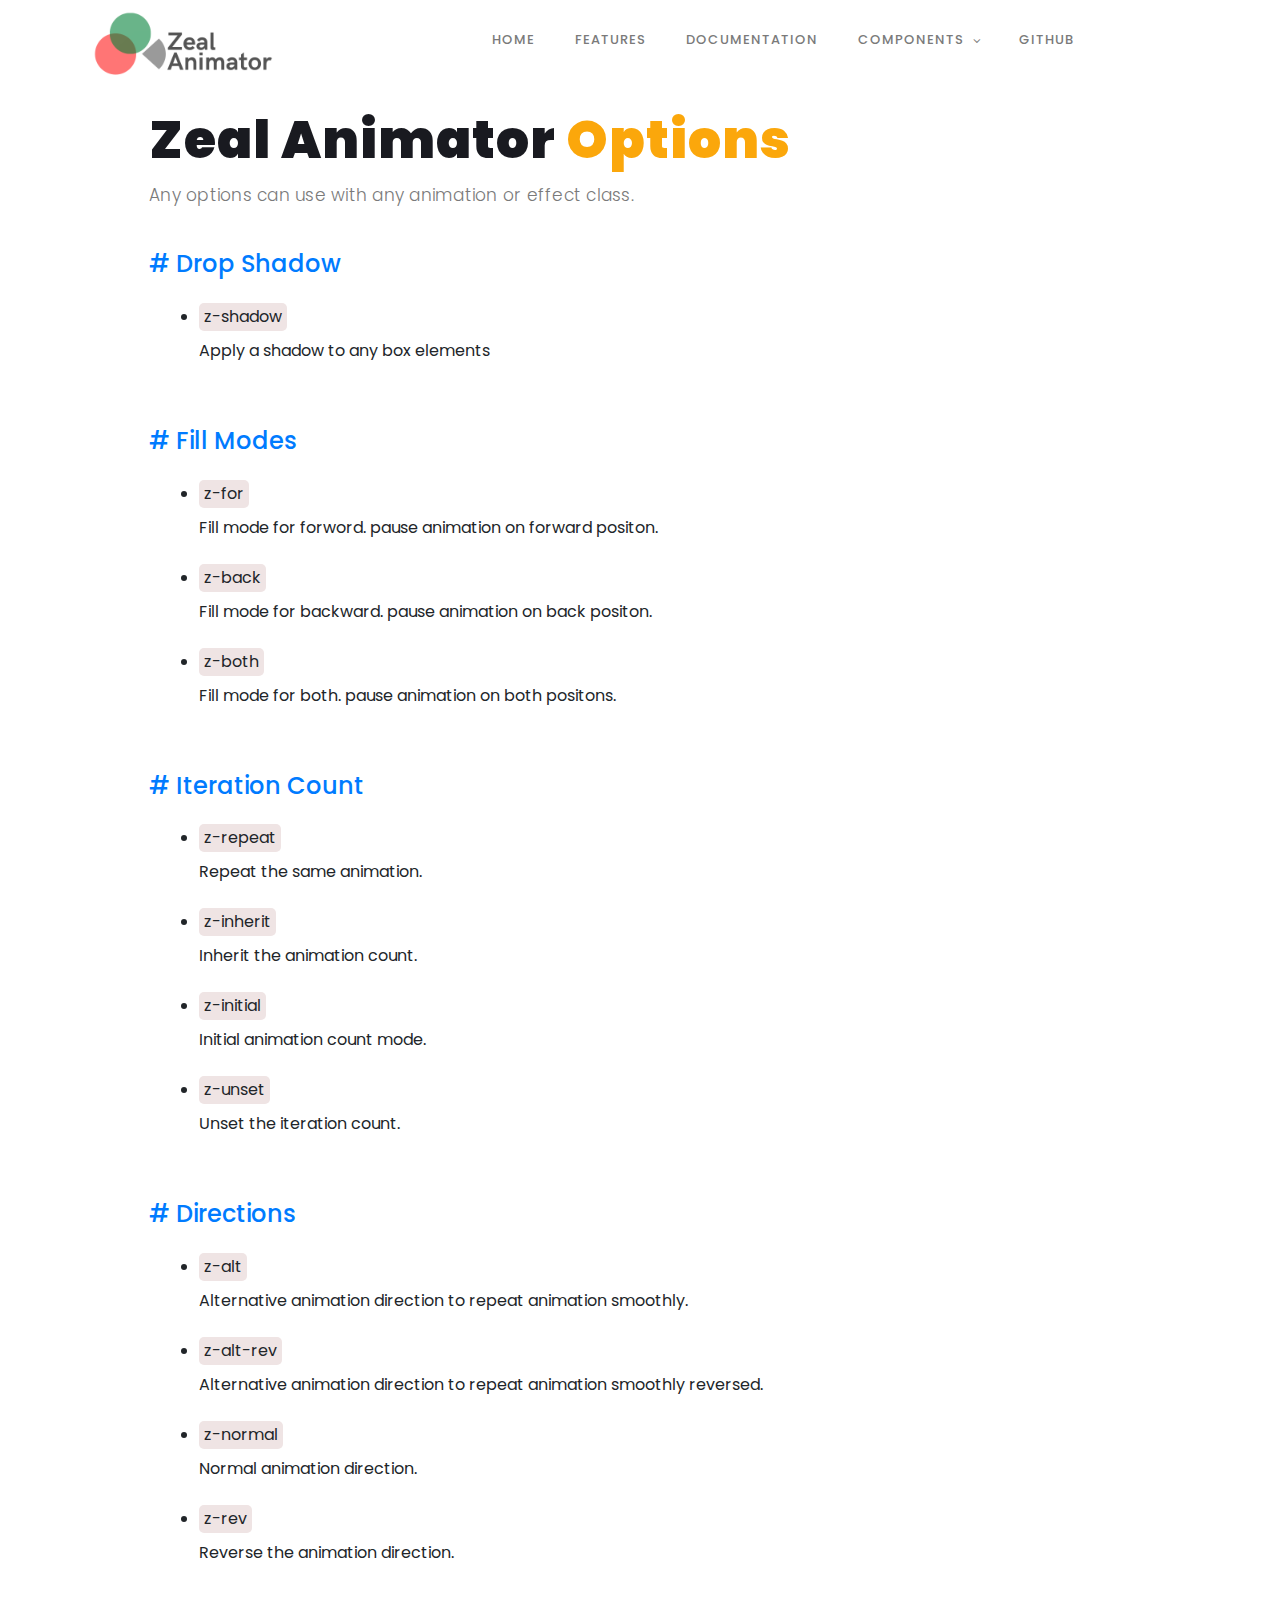
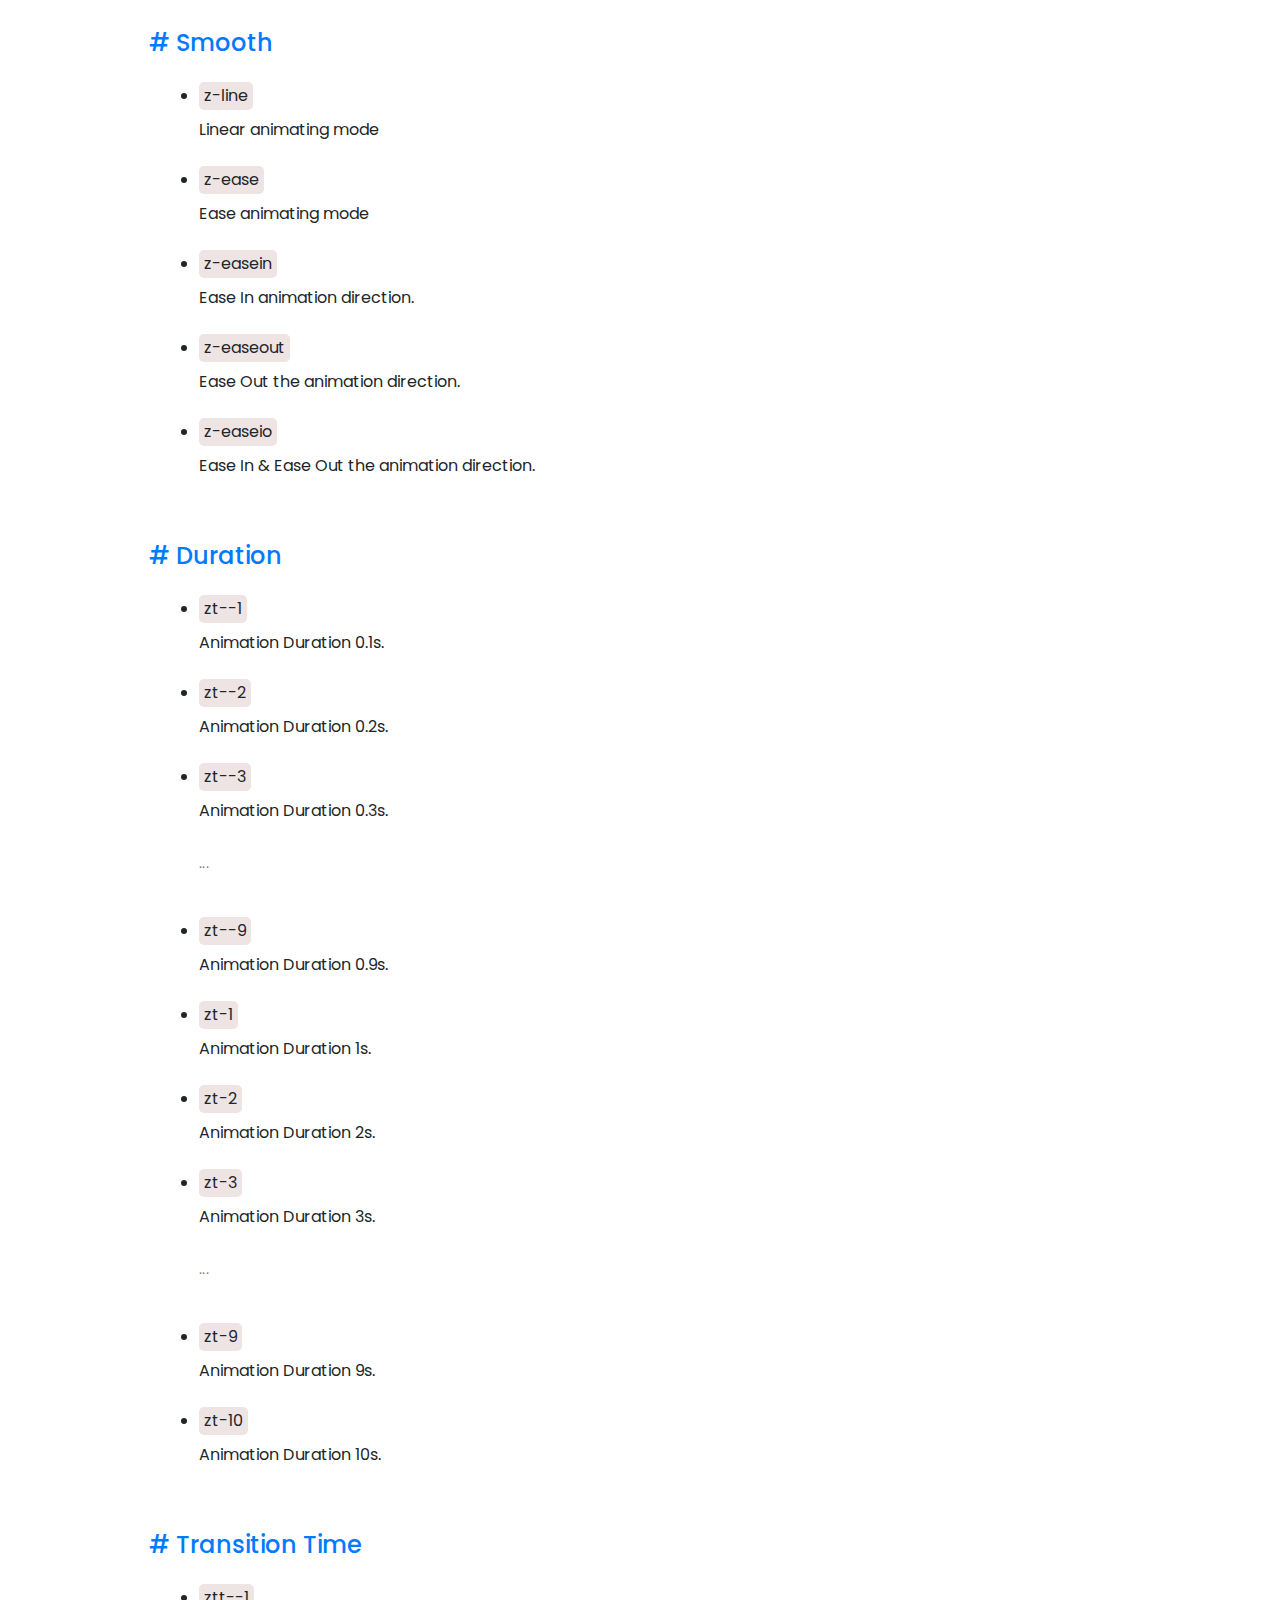
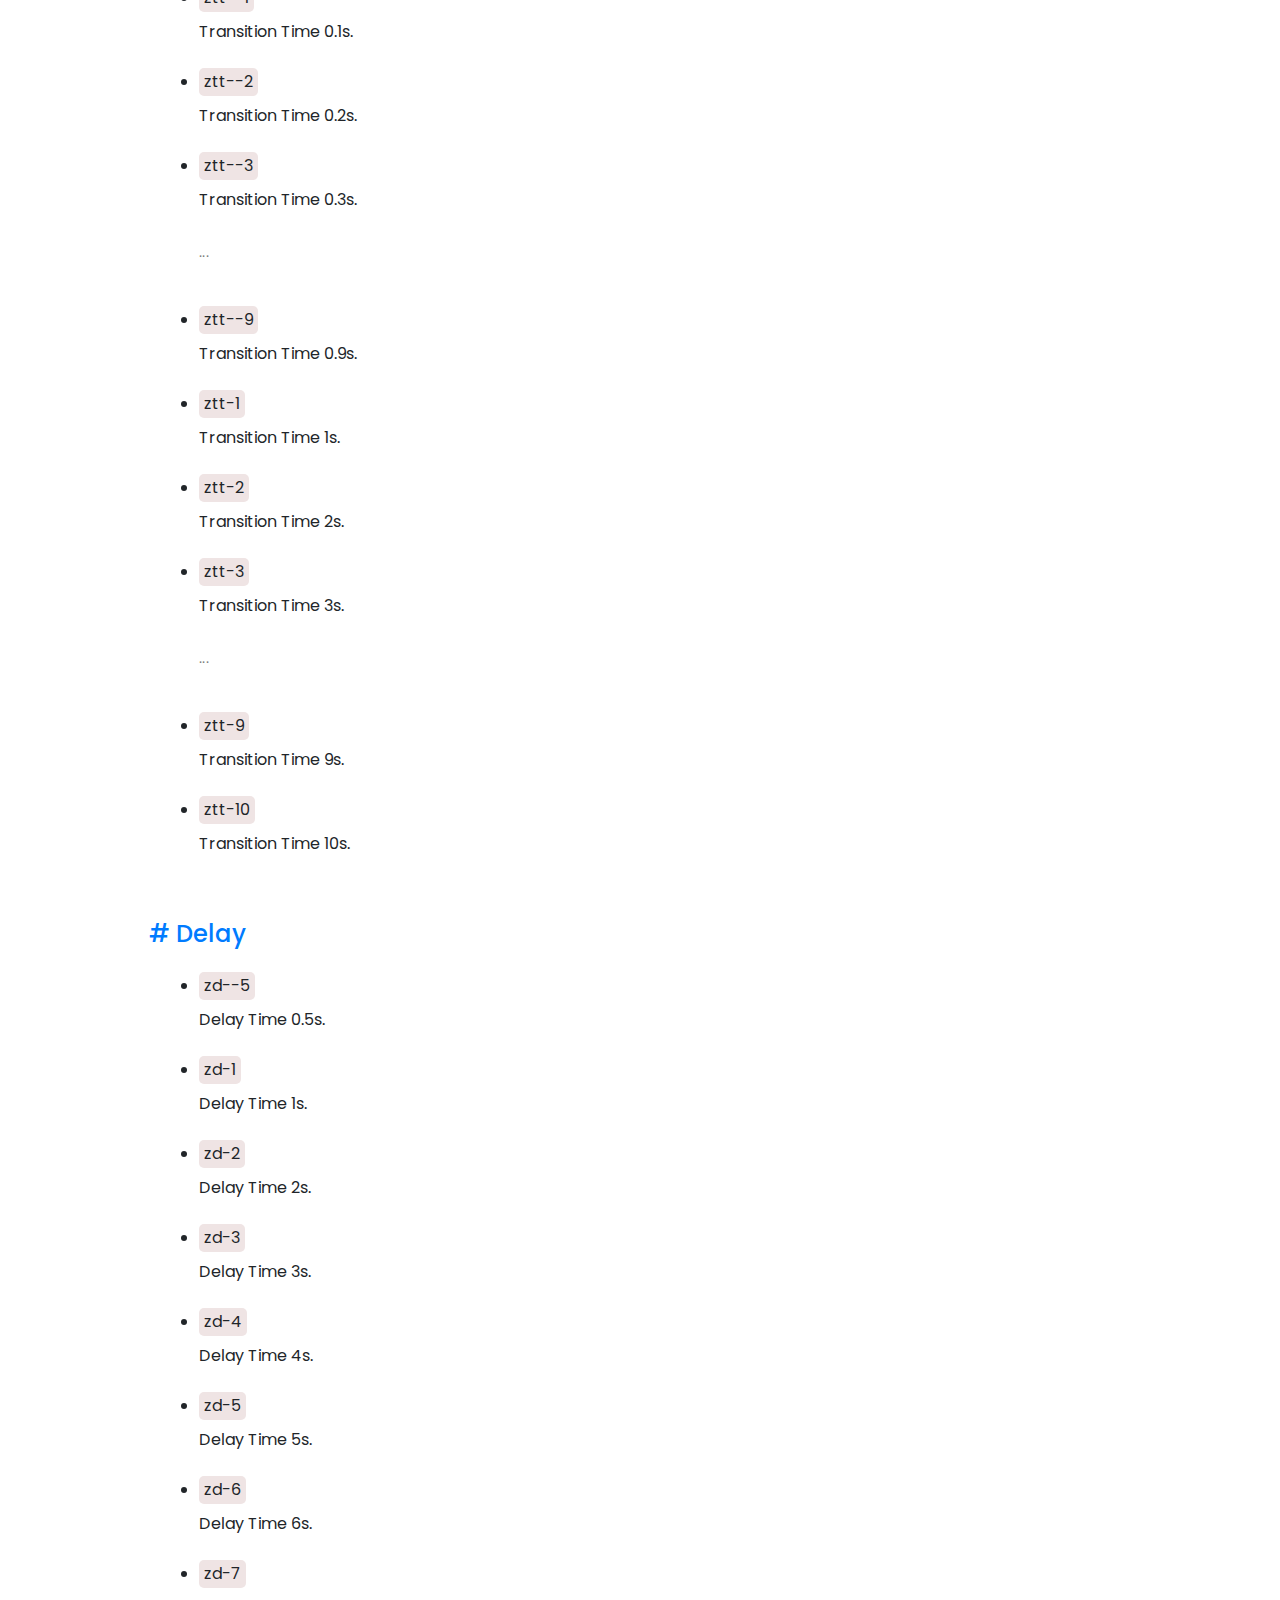
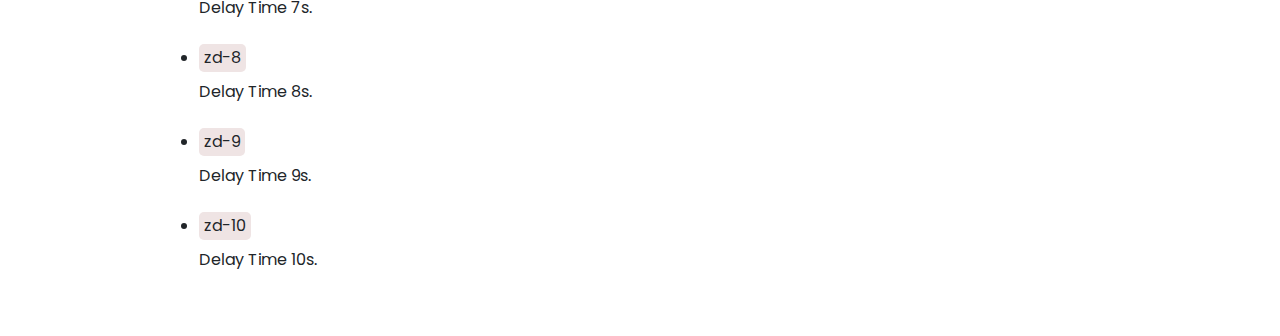
==== commit 469e764c: "version 2.0" ====
--- a/AnimationOptions.html
+++ b/AnimationOptions.html
@@ -12,7 +12,7 @@
       href="https://fonts.googleapis.com/css?family=Poppins:100,200,300,400,500,600,700,800,900&display=swap"
       rel="stylesheet"
     />
-    <link rel="stylesheet" href="https://res.cloudinary.com/thirashacdi/raw/upload/v1619687878/ZealAnimator/v1.0/ZealAnimator-v1.0.css" />
+    <link rel="stylesheet" href="./ZealAnimator-v2.0.css" />
 
     <title>Zeal Animator - Options</title>
 
@@ -67,14 +67,15 @@
                         <li><a href="Colors.html" class="menu-item">Basic Colors</a></li>
                         <li><a href="Colors.html#gradients" class="menu-item">Gradients</a></li>
                         <li><a href="Cursors.html" class="menu-item">Cursors</a></li>
+                        <li><a href="Elementor.html" class="menu-item">Elementor<img class="newicon" src="./assets/images/new.png" alt="new icon"></a></li>
                         <li><a href="Opacity.html" class="menu-item">Opacity</a></li>
                         <li><a href="Animations.html" class="menu-item">Animations</a></li>
-                        <li><a href="ColorEffects.html" class="menu-item">Color Effects</a></li>
-                        <li><a href="ImageFilters.html" class="menu-item">Image Filters</a></li>
+                        <li><a href="ColorEffects.html" class="menu-item">Color Filters</a></li>
+                        <li><a href="ImageFilters.html" class="menu-item">Image Effects<img class="newicon" src="./assets/images/new.png" alt="new icon"></a></li>
                         <li><a href="AnimationOptions.html" class="menu-item">Animation Options</a></li>
                     </ul>
                 </li>
-                <li class="scroll-to-section"><a href="https://github.com/ThirashaPraween" class="menu-item">Github</a></li>
+                <li class="scroll-to-section"><a href="https://github.com/ThirashaPraween/Zeal-Animator" class="menu-item">Github</a></li>
             </ul>
               <a class="menu-trigger">
                 <span>Menu</span>
@@ -98,6 +99,21 @@
               <p>
                 Any options can use with any animation or effect class.
               </p>
+              <section id="dropshadow">
+                <h4><a href="#dropshadow"># Drop Shadow</a></h4><br>
+                <div class="contsection">
+                    <ul>
+                        <li>
+                            <div class="litem">
+                                <label>z-shadow</label>
+                                <article>Apply a shadow to any box elements</article>
+                            </div>
+                        </li>
+                      
+                    </ul>
+                </div>
+              </section>
+
               <section id="fillmodes">
                 <h4><a href="#fillmodes"># Fill Modes</a></h4><br>
                 <div class="contsection">
--- a/ZealAnimator-v2.0.css
+++ b/ZealAnimator-v2.0.css
@@ -0,0 +1,1815 @@
+/* 
+    Zeal Animator
+    - Copyright 2021-JULY - CSS Script
+    - Written by ThirashaPW 
+    - Tested on Opera / Chrome / Firefox / Edge
+    - Supported with HTML 5
+    - v2.0 - 25460
+*/
+
+:root {
+    --zeal-color: #ff4500;
+}
+
+html{
+	scroll-behavior: smooth;
+}
+
+
+/* ======================= Classes ==================== */
+
+/* Colors */
+.bg-red {
+    background-color: red;
+}
+
+.bg-blue {
+    background-color: blue;
+}
+
+.bg-green {
+    background-color: green;
+}
+
+.bg-black {
+    background-color: black;
+}
+
+.bg-white {
+    background-color: white;
+}
+
+.z-red {
+    color: red;
+}
+
+.z-blue {
+    color: blue;
+}
+
+.z-green {
+    color: green;
+}
+
+.z-white {
+    color: white;
+}
+
+.z-black {
+    color: black;
+}
+
+
+/* Gradients */
+/* 1 */
+.z-gd1-v {
+    background: -webkit-linear-gradient(45deg, #33ccff, #ff99cc);
+    -webkit-background-clip: text;
+    -webkit-text-fill-color: transparent;
+}
+
+.z-gd1-h {
+    background: -webkit-linear-gradient(90deg, #33ccff, #ff99cc);
+    -webkit-background-clip: text;
+    -webkit-text-fill-color: transparent;
+}
+
+.z-bg-gd1-v {
+    background: linear-gradient(to right, #33ccff 0%, #ff99cc 100%);
+}
+
+.z-bg-gd1-h {
+    background: linear-gradient(to bottom, #33ccff 0%, #ff99cc 100%);
+}
+
+/* 2 */
+.z-gd2-v {
+    background: -webkit-linear-gradient(45deg, #2196f3, #f44336);
+    -webkit-background-clip: text;
+    -webkit-text-fill-color: transparent;
+}
+
+.z-gd2-h {
+    background: -webkit-linear-gradient(90deg, #2196f3, #f44336);
+    -webkit-background-clip: text;
+    -webkit-text-fill-color: transparent;
+}
+
+.z-bg-gd2-v {
+    background: linear-gradient(to right, #2196f3 0%, #f44336 100%);
+}
+
+.z-bg-gd2-h {
+    background: linear-gradient(to bottom, #2196f3 0%, #f44336 100%);
+}
+
+/* 3 */
+.z-gd3-v {
+    background: -webkit-linear-gradient(45deg, #FF5F6D, #FFC371);
+    -webkit-background-clip: text;
+    -webkit-text-fill-color: transparent;
+}
+
+.z-gd3-h {
+    background: -webkit-linear-gradient(90deg, #FF5F6D, #FFC371);
+    -webkit-background-clip: text;
+    -webkit-text-fill-color: transparent;
+}
+
+.z-bg-gd3-v {
+    background: linear-gradient(to right, #FF5F6D 0%, #FFC371 100%);
+}
+
+.z-bg-gd3-h {
+    background: linear-gradient(to bottom, #FF5F6D 0%, #FFC371 100%);
+}
+
+
+/* 4 */
+.z-gd4-v {
+    background: -webkit-linear-gradient(45deg, #16BFFD, #CB3066);
+    -webkit-background-clip: text;
+    -webkit-text-fill-color: transparent;
+}
+
+.z-gd4-h {
+    background: -webkit-linear-gradient(90deg, #16BFFD, #CB3066);
+    -webkit-background-clip: text;
+    -webkit-text-fill-color: transparent;
+}
+
+.z-bg-gd4-v {
+    background: linear-gradient(to right, #16BFFD 0%, #CB3066 100%);
+}
+
+.z-bg-gd4-h {
+    background: linear-gradient(to bottom, #16BFFD 0%, #CB3066 100%);
+}
+
+/* 5 */
+.z-gd5-v {
+    background: -webkit-linear-gradient(45deg, #EECDA3, #EF629F);
+    -webkit-background-clip: text;
+    -webkit-text-fill-color: transparent;
+}
+
+.z-gd5-h {
+    background: -webkit-linear-gradient(90deg, #EECDA3, #EF629F);
+    -webkit-background-clip: text;
+    -webkit-text-fill-color: transparent;
+}
+
+.z-bg-gd5-v {
+    background: linear-gradient(to right, #EECDA3 0%, #EF629F 100%);
+}
+
+.z-bg-gd5-h {
+    background: linear-gradient(to bottom, #EECDA3 0%, #EF629F 100%);
+}
+
+/* 6 */
+.z-gd6-v {
+    background: -webkit-linear-gradient(45deg, #a80077, #66ff00);
+    -webkit-background-clip: text;
+    -webkit-text-fill-color: transparent;
+}
+
+.z-gd6-h {
+    background: -webkit-linear-gradient(90deg, #a80077, #66ff00);
+    -webkit-background-clip: text;
+    -webkit-text-fill-color: transparent;
+}
+
+.z-bg-gd6-v {
+    background: linear-gradient(to right, #a80077 0%, #66ff00 100%);
+}
+
+.z-bg-gd6-h {
+    background: linear-gradient(to bottom, #a80077 0%, #66ff00 100%);
+}
+
+/* 7 */
+.z-gd7-v {
+    background: -webkit-linear-gradient(45deg, #f7ff00, #db36a4);
+    -webkit-background-clip: text;
+    -webkit-text-fill-color: transparent;
+}
+
+.z-gd7-h {
+    background: -webkit-linear-gradient(90deg, #f7ff00, #db36a4);
+    -webkit-background-clip: text;
+    -webkit-text-fill-color: transparent;
+}
+
+.z-bg-gd7-v {
+    background: linear-gradient(to right, #f7ff00 0%, #db36a4 100%);
+}
+
+.z-bg-gd7-h {
+    background: linear-gradient(to bottom, #f7ff00 0%, #db36a4 100%);
+}
+
+/* 8 */
+.z-gd8-v {
+    background: -webkit-linear-gradient(45deg, #000000, #434343);
+    -webkit-background-clip: text;
+    -webkit-text-fill-color: transparent;
+}
+
+.z-gd8-h {
+    background: -webkit-linear-gradient(90deg, #000000, #434343);
+    -webkit-background-clip: text;
+    -webkit-text-fill-color: transparent;
+}
+
+.z-bg-gd8-v {
+    background: linear-gradient(to right, #000000 0%, #434343 100%);
+}
+
+.z-bg-gd8-h {
+    background: linear-gradient(to bottom, #000000 0%, #434343 100%);
+}
+
+/* 9 */
+.z-gd9-v {
+    background: -webkit-linear-gradient(45deg, #4DA0B0, #D39D38);
+    -webkit-background-clip: text;
+    -webkit-text-fill-color: transparent;
+}
+
+.z-gd9-h {
+    background: -webkit-linear-gradient(90deg, #4DA0B0, #D39D38);
+    -webkit-background-clip: text;
+    -webkit-text-fill-color: transparent;
+}
+
+.z-bg-gd9-v {
+    background: linear-gradient(to right, #4DA0B0 0%, #D39D38 100%);
+}
+
+.z-bg-gd9-h {
+    background: linear-gradient(to bottom, #4DA0B0 0%, #D39D38 100%);
+}
+
+/* 10 */
+.z-gd10-v {
+    background: -webkit-linear-gradient(45deg, #c2e59c, #64b3f4);
+    -webkit-background-clip: text;
+    -webkit-text-fill-color: transparent;
+}
+
+.z-gd10-h {
+    background: -webkit-linear-gradient(90deg, #c2e59c, #64b3f4);
+    -webkit-background-clip: text;
+    -webkit-text-fill-color: transparent;
+}
+
+.z-bg-gd10-v {
+    background: linear-gradient(to right, #c2e59c 0%, #64b3f4 100%);
+}
+
+.z-bg-gd10-h {
+    background: linear-gradient(to bottom, #c2e59c 0%, #64b3f4 100%);
+}
+
+
+
+/* Cursors */
+.z-cpoint {
+    cursor: pointer;
+}
+
+.z-cnone {
+    cursor: none;
+}
+
+.z-cpro {
+    cursor: progress;
+}
+
+.z-cwait {
+    cursor: wait;
+}
+
+
+/* Opacity */
+
+.z-low {
+    opacity: 0;
+}
+
+.z-high {
+    opacity: 1;
+}
+
+/* Animators */
+.z-pulse {
+    animation: pulse ease-in-out alternate;
+}
+
+.zhover-pulse {
+    transition: transform ease-in-out;
+}
+
+.zhover-pulse:hover {
+    transform: scale(1.1);
+}
+
+.z-opulse {
+    animation: pulse ease-in-out;
+}
+
+.z-roll {
+    animation: roll ease-in-out alternate;
+}
+
+.z-oroll {
+    animation: roll ease-in-out;
+}
+
+.z-roll-li {
+    animation: roll linear;
+}
+
+.zhover-roll {
+    transition: all ease-in-out;
+}
+
+.zhover-roll:hover {
+    transform: rotate(360deg);
+}
+
+
+.z-bigmose {
+    animation: bigmose ease-in-out alternate;
+}
+
+.z-obigmose {
+    animation: bigmose ease-in-out;
+}
+
+.z-bounce {
+    animation: bounce ease-in-out alternate;
+}
+
+.z-obounce {
+    animation: bounce ease-in-out;
+}
+
+.zhover-bounce {
+    transition: all ease-in-out;
+}
+
+.zhover-bounce:hover {
+    transform: translateY(-15px)
+}
+
+.z-flash {
+    animation: flash ease-in-out alternate;
+}
+
+.zhover-flash:hover {
+    animation-name: flash;
+}
+
+.z-tada {
+    animation: tada ease-in-out alternate both;
+}
+
+.zhover-tada:hover {
+    animation-name: tada;
+}
+
+
+.z-fade-in {
+    animation: fade-in ease-in-out alternate;
+}
+
+.z-ofade-in {
+    animation: fade-in ease-in-out;
+}
+
+.zhover-fade-in {
+    transition: all ease-in-out;
+}
+
+.zhover-fade-in:hover {
+    opacity: 1;
+}
+
+.z-fade-out {
+    animation: fade-out ease-in-out alternate;
+}
+
+.z-ofade-out {
+    animation: fade-out ease-in-out;
+}
+
+.zhover-fade-out {
+    transition: all ease-in-out;
+}
+
+.zhover-fade-out:hover {
+    opacity: 0;
+}
+
+.z-to-blur {
+    animation: toblur ease-in-out alternate;
+}
+
+.z-blur-to {
+    animation: blurto ease-in-out alternate;
+}
+
+.zhover-to-blur {
+    transition: filter ease-in-out;
+}
+
+.zhover-blur-to {
+    transition: filter ease-in-out;
+}
+
+.zhover-to-blur:hover {
+    filter: blur(2px);
+}
+
+.zhover-blur-to:hover {
+    filter: blur(0px);
+}
+
+.z-to-gray {
+    animation: colortogray ease-in-out alternate;
+}
+
+.zhover-to-gray:hover {
+    filter: grayscale(100%);
+}
+
+.z-gray-to {
+    animation: graytocolor ease-in-out alternate;
+}
+
+.zhover-gray-to:hover {
+    filter: grayscale(0%);
+}
+
+
+
+
+
+
+/* Color Effects */
+.z-bg-rgb {
+    animation: rgb-back ease-in-out alternate;
+}
+
+.z-rgb {
+    animation: rgb-text ease-in-out alternate;
+}
+
+.z-bg-cmyk {
+    animation: cmyk-back ease-in-out alternate;
+}
+
+.z-cmyk {
+    animation: cmyk-text ease-in-out alternate;
+}
+
+.z-gda1 {
+    animation: gd1 ease-in-out alternate;
+}
+
+.z-gda2 {
+    animation: gd2 ease-in-out alternate;
+}
+
+.z-gda3 {
+    animation: gd3 ease-in-out alternate;
+}
+
+.z-gda4 {
+    animation: gd4 ease-in-out alternate;
+}
+
+.z-gda5 {
+    animation: gd5 ease-in-out alternate;
+}
+
+.z-gda6 {
+    animation: gd6 ease-in-out alternate;
+}
+
+.z-gda7 {
+    animation: gd7 ease-in-out alternate;
+}
+
+.z-gda8 {
+    animation: gd8 ease-in-out alternate;
+}
+
+.z-gda9 {
+    animation: gd9 ease-in-out alternate;
+}
+
+.z-gda10 {
+    animation: gd10 ease-in-out alternate;
+}
+
+.z-bg-gda1 {
+    animation: gd1-back ease-in-out alternate;
+}
+
+.z-bg-gda2 {
+    animation: gd2-back ease-in-out alternate;
+}
+
+.z-bg-gda3 {
+    animation: gd3-back ease-in-out alternate;
+}
+
+.z-bg-gda4 {
+    animation: gd4-back ease-in-out alternate;
+}
+
+.z-bg-gda5 {
+    animation: gd5-back ease-in-out alternate;
+}
+
+.z-bg-gda6 {
+    animation: gd6-back ease-in-out alternate;
+}
+
+.z-bg-gda7 {
+    animation: gd7-back ease-in-out alternate;
+}
+
+.z-bg-gda8 {
+    animation: gd8-back ease-in-out alternate;
+}
+
+.z-bg-gda9 {
+    animation: gd9-back ease-in-out alternate;
+}
+
+.z-bg-gda10 {
+    animation: gd10-back ease-in-out alternate;
+}
+
+
+
+/* Image Filters */
+.z-img-gray {
+    filter: grayscale(100%);
+}
+
+.z-img-normal {
+    filter: grayscale(0%);
+}
+
+
+/* blurs */
+.z-blur1 {
+    filter: blur(1px);
+}
+
+.z-blur2 {
+    filter: blur(2px);
+}
+
+.z-blur3 {
+    filter: blur(3px);
+}
+
+.z-blur4 {
+    filter: blur(4px);
+}
+
+.z-blur5 {
+    filter: blur(5px);
+}
+
+.z-blur6 {
+    filter: blur(6px);
+}
+
+.z-blur7 {
+    filter: blur(7px);
+}
+
+.z-blur8 {
+    filter: blur(8px);
+}
+
+.z-blur9 {
+    filter: blur(9px);
+}
+
+.z-blur10 {
+    filter: blur(10px);
+}
+
+
+
+
+/* Fill Modes */
+.z-for {
+    animation-fill-mode: forwards;
+}
+
+.z-back {
+    animation-fill-mode: backwards;
+}
+
+.z-both {
+    animation-fill-mode: both;
+}
+
+/* Iteration */
+.z-repeat {
+    animation-iteration-count: infinite;
+}
+
+.z-inherit {
+    animation-iteration-count: inherit;
+}
+
+.z-initial {
+    animation-iteration-count: initial;
+}
+
+.z-unset {
+    animation-iteration-count: unset;
+}
+
+
+/* Directions */
+.z-alt {
+    animation-direction: alternate;
+}
+
+.z-alt-rev {
+    animation-direction: alternate-reverse;
+}
+
+.z-normal {
+    animation-direction: normal;
+}
+
+.z-rev {
+    animation-direction: reverse;
+}
+
+
+
+/* Timing */
+.z-line {
+    animation-timing-function: linear;
+}
+
+.z-ease {
+    animation-timing-function: ease;
+}
+
+.z-easein {
+    animation-timing-function: ease-in;
+}
+
+.z-easeout {
+    animation-timing-function: ease-out;
+}
+
+.z-easeio {
+    animation-timing-function: ease-in-out;
+}
+
+/* Durations */
+.zt--1 {
+    animation-duration: .1s;
+}
+
+.zt--2 {
+    animation-duration: .2s;
+}
+
+.zt--3 {
+    animation-duration: .3s;
+}
+
+.zt--4 {
+    animation-duration: .4s;
+}
+
+.zt--5 {
+    animation-duration: .5s;
+}
+
+.zt--6 {
+    animation-duration: .6s;
+}
+
+.zt--7 {
+    animation-duration: .7s;
+}
+
+.zt--8 {
+    animation-duration: .8s;
+}
+
+.zt--9 {
+    animation-duration: .9s;
+}
+
+.zt-1 {
+    animation-duration: 1s;
+}
+
+.zt-2 {
+    animation-duration: 2s;
+}
+
+.zt-3 {
+    animation-duration: 3s;
+}
+
+.zt-4 {
+    animation-duration: 4s;
+}
+
+.zt-5 {
+    animation-duration: 5s;
+}
+
+.zt-6 {
+    animation-duration: 6s;
+}
+
+.zt-7 {
+    animation-duration: 7s;
+}
+
+.zt-8 {
+    animation-duration: 8s;
+}
+
+.zt-9 {
+    animation-duration: 9s;
+}
+
+.zt-10 {
+    animation-duration: 10s;
+}
+
+/* Transition times */
+.ztt--1 {
+    transition-duration: .1s;
+}
+
+.ztt--2 {
+    transition-duration: .2s;
+}
+
+.ztt--3 {
+    transition-duration: .3s;
+}
+
+.ztt--4 {
+    transition-duration: .4s;
+}
+
+.ztt--5 {
+    transition-duration: .5s;
+}
+
+.ztt--6 {
+    transition-duration: .6s;
+}
+
+.ztt--7 {
+    transition-duration: .7s;
+}
+
+.ztt--8 {
+    transition-duration: .8s;
+}
+
+.ztt--9 {
+    transition-duration: .9s;
+}
+
+.ztt-1 {
+    transition-duration: 1s;
+}
+
+.ztt-2 {
+    transition-duration: 2s;
+}
+
+.ztt-3 {
+    transition-duration: 3s;
+}
+
+.ztt-4 {
+    transition-duration: 4s;
+}
+
+.ztt-5 {
+    transition-duration: 5s;
+}
+
+.ztt-6 {
+    transition-duration: 6s;
+}
+
+.ztt-7 {
+    transition-duration: 7s;
+}
+
+.ztt-8 {
+    transition-duration: 8s;
+}
+
+.ztt-9 {
+    transition-duration: 9s;
+}
+
+.ztt-10 {
+    transition-duration: 10s;
+}
+
+/* Delay */
+.zd--5 {
+    animation-delay: .5s;
+}
+
+.zd-1 {
+    animation-delay: 1s;
+}
+
+.zd-2 {
+    animation-delay: 2s;
+}
+
+.zd-3 {
+    animation-delay: 3s;
+}
+
+.zd-4 {
+    animation-delay: 4s;
+}
+
+.zd-5 {
+    animation-delay: 5s;
+}
+
+.zd-6 {
+    animation-delay: 6s;
+}
+
+.zd-7 {
+    animation-delay: 7s;
+}
+
+.zd-8 {
+    animation-delay: 8s;
+}
+
+.zd-9 {
+    animation-delay: 9s;
+}
+
+.zd-10 {
+    animation-delay: 10s;
+}
+
+
+
+/* ========================= Version 2.0 ======================= */
+
+
+/* Rail */
+.zhover-rail {
+    position: relative;
+}
+
+.zhover-rail::before {
+    transform: scaleX(0);
+    transform-origin: bottom right;
+}
+
+.zhover-rail:hover::before {
+    transform: scaleX(1);
+    transform-origin: bottom left;
+}
+
+.zhover-rail::before {
+    content: " ";
+    display: block;
+    position: absolute;
+    top: 0;
+    right: 0;
+    bottom: 0;
+    left: 0;
+    inset: 0 0 0 0;
+    background: hsl(200 100% 80%);
+    z-index: -1;
+    transition: transform 0.3s ease;
+}
+
+
+/* Full screen rail */
+.zhover-rail-full::before {
+    transform: scaleX(0);
+    transform-origin: bottom right;
+}
+
+.zhover-rail-full:hover::before {
+    transform: scaleX(1);
+    transform-origin: bottom left;
+}
+
+.zhover-rail-full::before {
+    content: " ";
+    display: block;
+    position: absolute;
+    top: 0;
+    right: 0;
+    bottom: 0;
+    left: 0;
+    inset: 0 0 0 0;
+    background: hsl(200 100% 80%);
+    z-index: -1;
+    transition: transform 0.3s ease;
+}
+
+
+/* Loader */
+.z-loader {
+    background-color: #ecf0f1;
+    overflow: hidden;
+    width: 100%;
+    height: 100%;
+    position: fixed;
+    top: 0;
+    left: 0;
+    display: flex;
+    align-items: center;
+    align-content: center;
+    justify-content: center;
+    z-index: 100000;
+}
+
+.z-loader-el {
+    border-radius: 100%;
+    border: 7px solid var(--zeal-color);
+    margin: calc(5px*2);
+}
+
+.z-loader-el:nth-child(1) {
+    animation: preloader .6s ease-in-out alternate infinite;
+}
+
+.z-loader-el:nth-child(2) {
+    animation: preloader .6s ease-in-out alternate .2s infinite;
+}
+
+.z-loader-el:nth-child(3) {
+    animation: preloader .6s ease-in-out alternate .4s infinite;
+}
+
+.z-loader-el:nth-child(4) {
+    animation: preloader .6s ease-in-out alternate .6s infinite;
+}
+
+.z-loader-el:nth-child(5) {
+    animation: preloader .6s ease-in-out alternate .8s infinite;
+}
+
+.z-loader-el:nth-child(6) {
+    animation: preloader .6s ease-in-out alternate .10s infinite;
+}
+
+.z-loader-el:nth-child(7) {
+    animation: preloader .6s ease-in-out alternate .12s infinite;
+}
+
+.z-loader-el:nth-child(8) {
+    animation: preloader .6s ease-in-out alternate .14s infinite;
+}
+
+.z-loader-el:nth-child(9) {
+    animation: preloader .6s ease-in-out alternate .16s infinite;
+}
+
+.z-loader-el:nth-child(10) {
+    animation: preloader .6s ease-in-out alternate .18s infinite;
+}
+
+
+
+
+
+/* Zoom In #1 */
+figure {
+	width: 300px;
+	height: 200px;
+	margin: 0;
+	padding: 0;
+	background: #fff;
+	overflow: hidden;
+}
+
+figure .zhover-img-zoomin {
+    -webkit-transform: scale(1);
+    transform: scale(1);
+    -webkit-transition: 0.3s ease-in-out;
+    transition: 0.3s ease-in-out;
+}
+
+figure:hover .zhover-img-zoomin {
+    -webkit-transform: scale(1.3);
+    transform: scale(1.3);
+}
+
+/* Zoom Scale In #2 */
+figure .zhover-img-zoomscalein {
+    width: 300px;
+    height: auto;
+    -webkit-transition: 0.3s ease-in-out;
+    transition: 0.3s ease-in-out;
+}
+
+figure:hover .zhover-img-zoomscalein {
+    width: 350px;
+}
+
+/* Zoom Out #3 */
+figure .zhover-img-zoomout {
+    -webkit-transform: scale(1.5);
+    transform: scale(1.5);
+    -webkit-transition: 0.3s ease-in-out;
+    transition: 0.3s ease-in-out;
+}
+
+figure:hover .zhover-img-zoomout {
+    -webkit-transform: scale(1);
+    transform: scale(1);
+}
+
+/* Zoom Scale Out #4 */
+figure .zhover-img-zoomscaleout {
+    width: 400px;
+    height: auto;
+    -webkit-transition: 0.3s ease-in-out;
+    transition: 0.3s ease-in-out;
+}
+
+figure:hover .zhover-img-zoomscaleout {
+    width: 300px;
+}
+
+/* Slide #5 */
+figure .zhover-img-slide {
+    margin-left: 30px;
+    -webkit-transform: scale(1.5);
+    transform: scale(1.5);
+    -webkit-transition: 0.3s ease-in-out;
+    transition: 0.3s ease-in-out;
+}
+
+figure:hover .zhover-img-slide {
+    margin-left: 0;
+}
+
+/* Rotate #6 */
+figure .zhover-img-rotate {
+    -webkit-transform: rotate(15deg) scale(1.4);
+    transform: rotate(15deg) scale(1.4);
+    -webkit-transition: 0.3s ease-in-out;
+    transition: 0.3s ease-in-out;
+}
+
+figure:hover .zhover-img-rotate {
+    -webkit-transform: rotate(0) scale(1);
+    transform: rotate(0) scale(1);
+}
+
+/* Sepia #7 */
+figure .zhover-img-sepia {
+    -webkit-filter: sepia(100%);
+    filter: sepia(100%);
+    -webkit-transition: 0.3s ease-in-out;
+    transition: 0.3s ease-in-out;
+}
+
+figure:hover .zhover-img-sepia {
+    -webkit-filter: sepia(0);
+    filter: sepia(0);
+}
+
+/* Blur + Gray Scale #8 */
+figure .zhover-img-blurgray {
+    -webkit-filter: grayscale(0) blur(0);
+    filter: grayscale(0) blur(0);
+    -webkit-transition: 0.3s ease-in-out;
+    transition: 0.3s ease-in-out;
+}
+
+figure:hover .zhover-img-blurgray {
+    -webkit-filter: grayscale(100%) blur(3px);
+    filter: grayscale(100%) blur(3px);
+}
+
+/* Opacity #9 */
+figure .zhover-img-opacity {
+    opacity: 1;
+    -webkit-transition: 0.3s ease-in-out;
+    transition: 0.3s ease-in-out;
+}
+
+figure:hover .zhover-img-opacity {
+    opacity: 0.5;
+}
+
+
+/* Flashing */
+figure:hover .zhover-img-flash {
+    opacity: 1;
+    -webkit-animation: flash2 1.5s;
+    animation: flash2 1.5s;
+}
+
+
+/* Shine */
+.zhover-figure-shine {
+    position: relative;
+}
+
+.zhover-figure-shine::before {
+    position: absolute;
+    top: 0;
+    left: -75%;
+    z-index: 2;
+    display: block;
+    content: "";
+    width: 50%;
+    height: 100%;
+    background: -webkit-linear-gradient(left,
+            rgba(255, 255, 255, 0) 0%,
+            rgba(255, 255, 255, 0.3) 100%);
+    background: linear-gradient(to right,
+            rgba(255, 255, 255, 0) 0%,
+            rgba(255, 255, 255, 0.3) 100%);
+    -webkit-transform: skewX(-25deg);
+    transform: skewX(-25deg);
+}
+
+.zhover-figure-shine:hover::before {
+    -webkit-animation: shine 0.75s;
+    animation: shine 0.75s;
+}
+
+
+/* Circle */
+.zhover-figure-circle {
+    position: relative;
+}
+
+.zhover-figure-circle::before {
+    position: absolute;
+    top: 50%;
+    left: 50%;
+    z-index: 2;
+    display: block;
+    content: "";
+    width: 0;
+    height: 0;
+    background: rgba(255, 255, 255, 0.2);
+    border-radius: 100%;
+    -webkit-transform: translate(-50%, -50%);
+    transform: translate(-50%, -50%);
+    opacity: 0;
+}
+
+.zhover-figure-circle:hover::before {
+    -webkit-animation: circle 0.75s;
+    animation: circle 0.75s;
+}
+
+
+/* Drop Shadow */
+.z-shadow{
+    box-shadow: 0 4px 8px 0 rgba(0, 0, 0, 0.2), 0 6px 20px 0 rgba(0, 0, 0, 0.19);
+}
+
+
+/* New Buttons */
+.z-btn {
+    padding: 15px 30px;
+    transition: all 0.5s;
+    border: 0 none;
+    border-radius: 5em;
+    text-transform: uppercase;
+    font-size: 1em;
+    margin-right: 20px;
+    outline: none;
+}
+
+.z-ripple-down {
+    background-size: 100% 200%;
+    background-image: linear-gradient(to bottom, #eee 50%, var(--zeal-color) 50%);
+}
+
+.z-ripple-back {
+    background-size: 200% 100%;
+    background-image: linear-gradient(to right, #eee 50%, var(--zeal-color) 50%);
+}
+
+.z-ripple-for {
+    background-size: 200% 100%;
+    background-position: right bottom;
+    background-image: linear-gradient(to left, #eee 50%, var(--zeal-color) 0%);
+}
+
+.z-ripple-both {
+    background-color: #eee;
+    background-image: linear-gradient(var(--zeal-color), var(--zeal-color));
+    background-position: 50% 50%;
+    background-repeat: no-repeat;
+    background-size: 0% 100%;
+}
+
+.z-btn:hover { color: white; }
+.z-ripple-down:hover { background-position: 0 -100%; }
+.z-ripple-back:hover { background-position: 100%; }
+.z-ripple-for:hover { background-position: left bottom }
+.z-ripple-both:hover { background-size: 100% 100%; }
+
+
+/* Goto top button */
+.z-btn-gotop{
+    cursor: pointer;
+	position: fixed;
+	top: 89%;
+	left: 95%;
+	z-index: 999;
+	color: #fff;
+	background: var(--zeal-color);
+	font-size: 25px;
+	padding: 8px 8px;
+	border-radius: 100px;
+	box-shadow: 0 0 3px 2px var(--zeal-color);
+	transition: 0.3s;
+    text-decoration: none;
+}
+
+.z-btn-gotop:hover{
+	background: #fff;
+	color: #000;
+}
+
+
+
+/* ===================== Keyframes ======================= */
+@keyframes pulse {
+    0% {
+        transform: scale(1);
+    }
+
+    100% {
+        transform: scale(1.1);
+    }
+}
+
+@keyframes roll {
+    0% {
+        transform: rotateZ(0)
+    }
+
+    100% {
+        transform: rotateZ(360deg);
+    }
+}
+
+
+@keyframes bigmose {
+    0% {
+        width: 0;
+        height: 0;
+    }
+
+    100% {
+        width: 100vw;
+        height: 100vh;
+    }
+}
+
+
+@keyframes bounce {
+    from {
+        transform: translateY(0);
+    }
+
+    to {
+        transform: translateY(-20px);
+    }
+}
+
+@keyframes fade-in {
+    from {
+        opacity: 0;
+    }
+
+    to {
+        opacity: 1;
+    }
+}
+
+@keyframes fade-out {
+    from {
+        opacity: 1;
+    }
+
+    to {
+        opacity: 0;
+    }
+}
+
+@keyframes rgb-back {
+    0% {
+        background-color: red;
+    }
+
+    50% {
+        background-color: green;
+    }
+
+    100% {
+        background-color: blue;
+    }
+}
+
+@keyframes rgb-text {
+    0% {
+        color: red;
+    }
+
+    50% {
+        color: green;
+    }
+
+    100% {
+        color: blue;
+    }
+}
+
+@keyframes cmyk-back {
+    0% {
+        background-color: cyan;
+    }
+
+    30% {
+        background-color: magenta;
+    }
+
+    60% {
+        background-color: yellow;
+    }
+
+    100% {
+        background-color: black;
+    }
+
+}
+
+@keyframes cmyk-text {
+    0% {
+        color: cyan;
+    }
+
+    30% {
+        color: magenta;
+    }
+
+    60% {
+        color: yellow;
+    }
+
+    100% {
+        color: black;
+    }
+}
+
+@keyframes gd1 {
+    0% {
+        color: #33ccff;
+    }
+
+    100% {
+        color: #ff99cc;
+    }
+}
+
+@keyframes gd1-back {
+    0% {
+        background-color: #33ccff;
+    }
+
+    100% {
+        background-color: #ff99cc;
+    }
+}
+
+@keyframes gd2 {
+    0% {
+        color: #2196f3;
+    }
+
+    100% {
+        color: #f44336;
+    }
+}
+
+@keyframes gd2-back {
+    0% {
+        background-color: #2196f3;
+    }
+
+    100% {
+        background-color: #f44336;
+    }
+}
+
+@keyframes gd3 {
+    0% {
+        color: #FF5F6D;
+    }
+
+    100% {
+        color: #FFC371;
+    }
+}
+
+@keyframes gd3-back {
+    0% {
+        background-color: #FF5F6D;
+    }
+
+    100% {
+        background-color: #FFC371;
+    }
+}
+
+@keyframes gd4 {
+    0% {
+        color: #16BFFD;
+    }
+
+    100% {
+        color: #CB3066;
+    }
+}
+
+@keyframes gd4-back {
+    0% {
+        background-color: #16BFFD;
+    }
+
+    100% {
+        background-color: #CB3066;
+    }
+}
+
+@keyframes gd5 {
+    0% {
+        color: #EECDA3;
+    }
+
+    100% {
+        color: #EF629F;
+    }
+}
+
+@keyframes gd5-back {
+    0% {
+        background-color: #EECDA3;
+    }
+
+    100% {
+        background-color: #EF629F;
+    }
+}
+
+@keyframes gd6 {
+    0% {
+        color: #a80077;
+    }
+
+    100% {
+        color: #66ff00;
+    }
+}
+
+@keyframes gd6-back {
+    0% {
+        background-color: #a80077;
+    }
+
+    100% {
+        background-color: #66ff00;
+    }
+}
+
+@keyframes gd7 {
+    0% {
+        color: #f7ff00;
+    }
+
+    100% {
+        color: #db36a4;
+    }
+}
+
+@keyframes gd7-back {
+    0% {
+        background-color: #f7ff00;
+    }
+
+    100% {
+        background-color: #db36a4;
+    }
+}
+
+@keyframes gd8 {
+    0% {
+        color: #000000;
+    }
+
+    100% {
+        color: #434343;
+    }
+}
+
+@keyframes gd8-back {
+    0% {
+        background-color: #000000;
+    }
+
+    100% {
+        background-color: #434343;
+    }
+}
+
+@keyframes gd9 {
+    0% {
+        color: #4DA0B0;
+    }
+
+    100% {
+        color: #D39D38;
+    }
+}
+
+@keyframes gd9-back {
+    0% {
+        background-color: #4DA0B0;
+    }
+
+    100% {
+        background-color: #D39D38;
+    }
+}
+
+@keyframes gd10 {
+    0% {
+        color: #c2e59c;
+    }
+
+    100% {
+        color: #64b3f4;
+    }
+}
+
+@keyframes gd10-back {
+    0% {
+        background-color: #c2e59c;
+    }
+
+    100% {
+        background-color: #64b3f4;
+    }
+}
+
+@keyframes flash {
+    0% {
+        opacity: 1;
+    }
+
+    25% {
+        opacity: 0;
+    }
+
+    50% {
+        opacity: 1;
+    }
+
+    75% {
+        opacity: 0;
+    }
+
+    100% {
+        opacity: 1;
+    }
+}
+
+
+
+@-webkit-keyframes tada {
+    0% {
+        -webkit-transform: scale3d(1, 1, 1);
+        transform: scale3d(1, 1, 1);
+    }
+
+    10%,
+    20% {
+        -webkit-transform: scale3d(.9, .9, .9) rotate3d(0, 0, 1, -3deg);
+        transform: scale3d(.9, .9, .9) rotate3d(0, 0, 1, -3deg);
+    }
+
+    30%,
+    50%,
+    70%,
+    90% {
+        -webkit-transform: scale3d(1.1, 1.1, 1.1) rotate3d(0, 0, 1, 3deg);
+        transform: scale3d(1.1, 1.1, 1.1) rotate3d(0, 0, 1, 3deg);
+    }
+
+    40%,
+    60%,
+    80% {
+        -webkit-transform: scale3d(1.1, 1.1, 1.1) rotate3d(0, 0, 1, -3deg);
+        transform: scale3d(1.1, 1.1, 1.1) rotate3d(0, 0, 1, -3deg);
+    }
+
+    100% {
+        -webkit-transform: scale3d(1, 1, 1);
+        transform: scale3d(1, 1, 1);
+    }
+}
+
+@keyframes tada {
+    0% {
+        -webkit-transform: scale3d(1, 1, 1);
+        -ms-transform: scale3d(1, 1, 1);
+        transform: scale3d(1, 1, 1);
+    }
+
+    10%,
+    20% {
+        -webkit-transform: scale3d(.9, .9, .9) rotate3d(0, 0, 1, -3deg);
+        -ms-transform: scale3d(.9, .9, .9) rotate3d(0, 0, 1, -3deg);
+        transform: scale3d(.9, .9, .9) rotate3d(0, 0, 1, -3deg);
+    }
+
+    30%,
+    50%,
+    70%,
+    90% {
+        -webkit-transform: scale3d(1.1, 1.1, 1.1) rotate3d(0, 0, 1, 3deg);
+        -ms-transform: scale3d(1.1, 1.1, 1.1) rotate3d(0, 0, 1, 3deg);
+        transform: scale3d(1.1, 1.1, 1.1) rotate3d(0, 0, 1, 3deg);
+    }
+
+    40%,
+    60%,
+    80% {
+        -webkit-transform: scale3d(1.1, 1.1, 1.1) rotate3d(0, 0, 1, -3deg);
+        -ms-transform: scale3d(1.1, 1.1, 1.1) rotate3d(0, 0, 1, -3deg);
+        transform: scale3d(1.1, 1.1, 1.1) rotate3d(0, 0, 1, -3deg);
+    }
+
+    100% {
+        -webkit-transform: scale3d(1, 1, 1);
+        -ms-transform: scale3d(1, 1, 1);
+        transform: scale3d(1, 1, 1);
+    }
+}
+
+
+@keyframes graytocolor {
+    from {
+        filter: grayscale(100%);
+    }
+
+    to {
+        filter: grayscale(0%);
+
+    }
+}
+
+@keyframes colortogray {
+    from {
+        filter: grayscale(0%);
+    }
+
+    to {
+        filter: grayscale(100%);
+
+    }
+}
+
+@keyframes toblur {
+    from {
+        filter: blur(0px);
+    }
+
+    to {
+        filter: blur(2px);
+
+    }
+}
+
+@keyframes blurto {
+    from {
+        filter: blur(2px);
+    }
+
+    to {
+        filter: blur(0px);
+
+    }
+}
+
+@keyframes preloader {
+    100% {
+        transform: scale(2);
+    }
+}
+
+
+
+
+
+@-webkit-keyframes circle {
+    0% {
+        opacity: 1;
+    }
+
+    40% {
+        opacity: 1;
+    }
+
+    100% {
+        width: 200%;
+        height: 200%;
+        opacity: 0;
+    }
+}
+
+@keyframes circle {
+    0% {
+        opacity: 1;
+    }
+
+    40% {
+        opacity: 1;
+    }
+
+    100% {
+        width: 200%;
+        height: 200%;
+        opacity: 0;
+    }
+}
+
+
+@-webkit-keyframes flash2 {
+    0% {
+        opacity: 0.4;
+    }
+
+    100% {
+        opacity: 1;
+    }
+}
+
+@keyframes flash2 {
+    0% {
+        opacity: 0.4;
+    }
+
+    100% {
+        opacity: 1;
+    }
+}
+
+@-webkit-keyframes shine {
+    100% {
+        left: 125%;
+    }
+}
+
+@keyframes shine {
+    100% {
+        left: 125%;
+    }
+}--- a/assets/css/templatemo-lava.css
+++ b/assets/css/templatemo-lava.css
@@ -723,7 +723,7 @@
   }
   .welcome-area .header-text {       
     width: 92%;
-    /* padding-top: 793px; */
+    padding-top: 100px;
   }
   .welcome-area .header-text .left-text {
     margin-top: 5%;
@@ -1434,4 +1434,11 @@
   justify-content: center;
   margin: 1px;
   color: white;
+}
+
+.newicon{
+  height: 18px;
+  margin-top: -5px;
+  margin-left: 5px;
+  transform: rotate(40deg);
 }